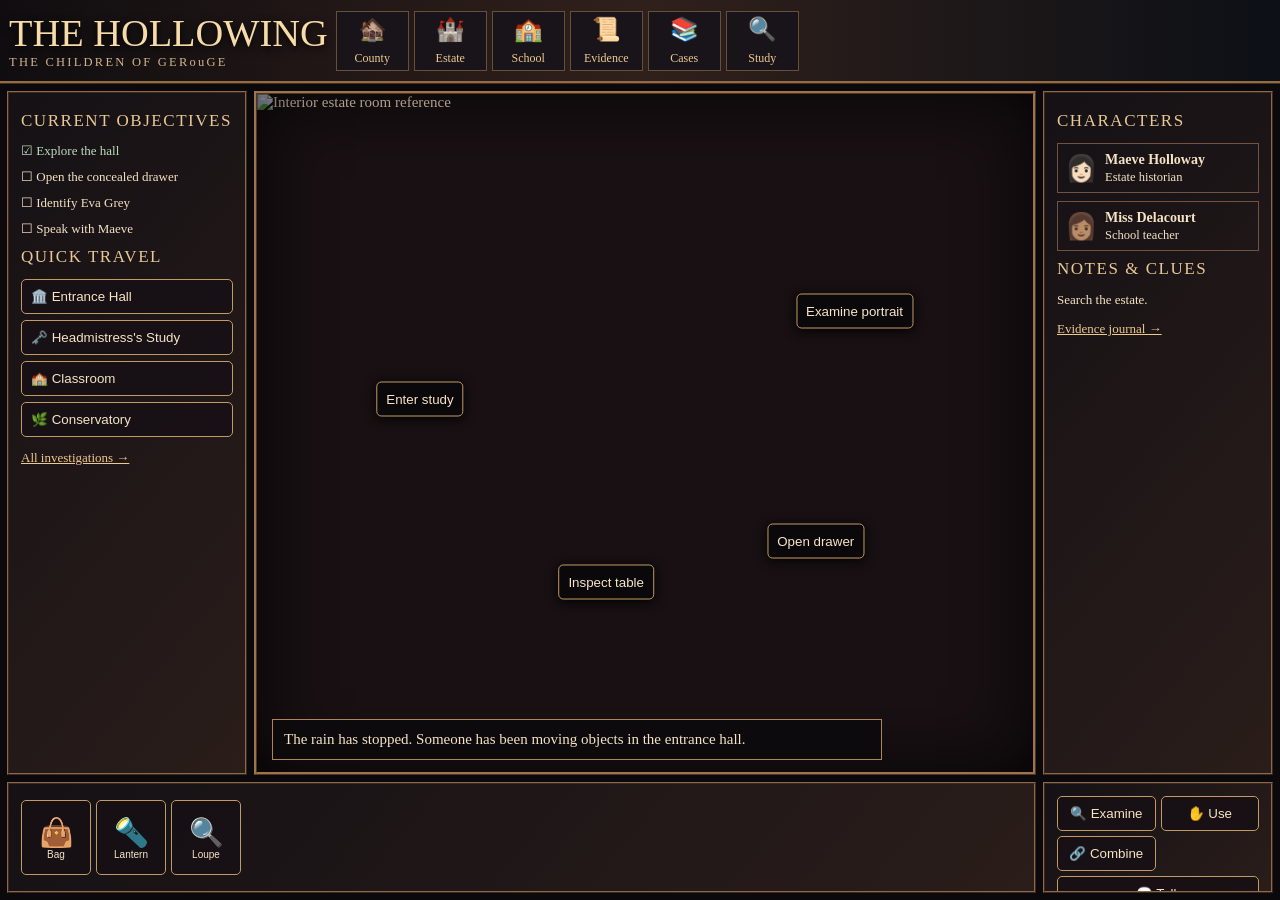
==== cinematic-hall.html @ 36741daa "Build consistent cinematic game-screen entrance hall with real object and inventory interactions" ====
<!doctype html><html lang="en"><head><meta charset="utf-8"><meta name="viewport" content="width=device-width,initial-scale=1"><title>The Hollowing — Cinematic Entrance Hall</title><style>
*{box-sizing:border-box}body{margin:0;background:#0b090c;color:#f4e3c5;font:15px Georgia,serif}button{cursor:pointer;color:#f6e4c5;background:#171014dc;border:1px solid #c19a64;padding:9px;border-radius:5px}button:focus-visible,button:hover{outline:2px solid #ffdf9d;background:#493324}a{color:#edc990}header{height:84px;display:flex;align-items:center;gap:8px;background:linear-gradient(90deg,#100d10,#30201b,#0c1016);border-bottom:3px ridge #956b43;padding:9px}h1{font-size:clamp(24px,3vw,39px);margin:0;font-weight:normal;color:#f7dca9;text-shadow:0 3px 9px #000}header small{display:block;letter-spacing:.18em;color:#d1b38c}.tabs{display:flex;flex:1;gap:5px;overflow-x:auto}.tabs a{display:grid;place-items:center;min-width:73px;min-height:60px;text-decoration:none;border:1px solid #65503a;background:#19141a;font:12px Georgia;text-align:center}.tabs a span{font-size:23px}.game{height:calc(100vh - 84px);min-height:640px;display:grid;grid-template-columns:240px minmax(0,1fr) 230px;grid-template-rows:minmax(0,1fr) 111px;gap:7px;padding:7px}.panel{overflow:auto;background:linear-gradient(130deg,#151115,#2a1d1a);border:2px ridge #8e6848;padding:12px}.panel h2{font-size:17px;letter-spacing:.09em;color:#e8c995;font-weight:normal;margin:6px 0 12px}.panel p,.panel label{font-size:13px}.objectives label{display:block;margin:10px 0}.travel{display:grid;gap:6px}.travel button{text-align:left}.scene{position:relative;overflow:hidden;background:#181013;border:3px ridge #9e754b}.scene img{width:100%;height:100%;object-fit:cover;display:block;filter:saturate(.95) contrast(1.05)}.scene:after{content:'';position:absolute;inset:0;box-shadow:inset 0 0 70px #000c;pointer-events:none}.hot{position:absolute;z-index:2;transform:translate(-50%,-50%);white-space:nowrap;background:#09080bd9;box-shadow:0 2px 12px black}.message{position:absolute;z-index:3;bottom:12px;left:15px;right:15px;background:#0d0a0de6;border:1px solid #ae8554;padding:11px;max-width:610px}.portrait{display:flex;gap:8px;align-items:center;border:1px solid #705342;margin-bottom:8px;padding:7px}.portrait b{font-size:14px}.portrait span{font-size:26px}.clue{border:1px solid #654630;margin:6px 0;padding:10px;font:13px system-ui}.inventory{grid-column:1 / 3;display:flex;align-items:center;gap:5px;overflow:auto}.slot{flex:0 0 70px;height:75px;font-size:28px}.slot small{font-size:10px;display:block}.actions{display:grid;grid-template-columns:repeat(2,1fr);gap:5px;align-content:start}.actions button:last-child{grid-column:1/3}.shade{position:fixed;inset:0;background:#060408d9;z-index:20;display:grid;place-items:center;padding:16px}.dialog{background:#211820;border:2px ridge #b18a58;border-radius:9px;max-width:570px;width:100%;padding:24px}.dialog h2{font-size:25px;color:#f2d2a2}.dialog button{margin:6px}.drawer{height:140px;background:repeating-linear-gradient(90deg,#694c30 0 22px,#392419 23px 28px);border:10px ridge #966b42;display:grid;place-items:center;margin:15px 0}.drawer.open{background:#2b211f}.progress{color:#bddebd}.bottomright{grid-column:3;grid-row:2}.topright{grid-column:3;grid-row:1}.left{grid-column:1;grid-row:1}.scene{grid-column:2;grid-row:1}@media(max-width:950px){.game{height:auto;display:grid;grid-template-columns:1fr;grid-template-rows:none}.left,.scene,.topright,.inventory,.bottomright{grid-column:1;grid-row:auto}.scene{height:60vw;min-height:380px}.panel{max-height:none}header{height:auto;flex-wrap:wrap}.tabs{order:2;width:100%}.inventory{min-height:105px}.hot{font-size:11px;white-space:normal}}
</style></head><body><header><div><h1>THE HOLLOWING</h1><small>THE CHILDREN OF GERouGE</small></div><nav class="tabs"><a href="./"><span>🏚️</span>County</a><a href="estate-exploration.html"><span>🏰</span>Estate</a><a href="plantation-day.html"><span>🏫</span>School</a><a href="evidence-after-dark.html"><span>📜</span>Evidence</a><a href="investigation-headquarters.html"><span>📚</span>Cases</a><a href="study-reimagined.html"><span>🔍</span>Study</a></nav></header><main class="game"><aside class="panel left"><h2>CURRENT OBJECTIVES</h2><div class="objectives" id="objectives"></div><h2>QUICK TRAVEL</h2><div class="travel"><button data-travel="hall">🏛️ Entrance Hall</button><button data-travel="study">🗝️ Headmistress's Study</button><button data-travel="school">🏫 Classroom</button><button data-travel="garden">🌿 Conservatory</button></div><p><a href="investigation-headquarters.html">All investigations →</a></p></aside><section class="scene"><img id="art" src="https://images.unsplash.com/photo-1600607687920-4e2a09cf159d?auto=format&fit=crop&w=1600&q=85" alt="Interior estate room reference" /><button class="hot" id="portrait" style="left:77%;top:32%">Examine portrait</button><button class="hot" id="drawer" style="left:72%;top:66%">Open drawer</button><button class="hot" id="table" style="left:45%;top:72%">Inspect table</button><button class="hot" id="door" style="left:21%;top:45%">Enter study</button><div class="message" id="message">The rain has stopped. Someone has been moving objects in the entrance hall.</div></section><aside class="panel topright"><h2>CHARACTERS</h2><div class="portrait"><span>👩🏻</span><div><b>Maeve Holloway</b><br><small>Estate historian</small></div></div><div class="portrait"><span>👩🏽</span><div><b>Miss Delacourt</b><br><small>School teacher</small></div></div><h2>NOTES & CLUES</h2><div id="clues"></div><p><a href="investigation-headquarters.html">Evidence journal →</a></p></aside><section class="panel inventory" id="inventory"></section><aside class="panel bottomright actions"><button id="examine">🔍 Examine</button><button id="use">✋ Use</button><button id="combine">🔗 Combine</button><button id="talk">💬 Talk</button></aside></main><div id="overlay"></div><script>
(()=>{'use strict';const KEY='hollowing-cinematic-hall-v1',DEFAULT={room:'hall',found:[],drawer:false,portrait:false,maeve:0,notes:[]};let s;try{s={...DEFAULT,...JSON.parse(localStorage.getItem(KEY)||'{}')}}catch{s={...DEFAULT}};s.found=s.found||[];s.notes=s.notes||[];const $=id=>document.getElementById(id),esc=x=>String(x).replace(/[&<>"']/g,c=>({'&':'&amp;','<':'&lt;','>':'&gt;','"':'&quot;',"'":'&#39;'}[c])),save=()=>localStorage.setItem(KEY,JSON.stringify(s));function msg(t){$('message').textContent=t}function gain(x){if(!s.found.includes(x))s.found.push(x);s.notes.unshift(x);save();render()}function popup(title,body,buttons){$('overlay').innerHTML='<div class="shade"><div class="dialog"><h2>'+esc(title)+'</h2><p>'+esc(body)+'</p><div class="drawer '+(s.drawer?'open':'')+'"><span>'+esc(title)+'</span></div>'+buttons.map((v,i)=>'<button data-choice="'+i+'">'+esc(v[0])+'</button>').join('')+'</div></div>';$('overlay').querySelectorAll('button').forEach(b=>b.onclick=()=>{const f=buttons[+b.dataset.choice][1];$('overlay').innerHTML='';f()})}
function drawer(){if(!s.drawer){popup('Latched drawer','A small brass catch prevents the drawer from opening.',[['Release latch',()=>{s.drawer=true;msg('You release the catch and slide the drawer open.');drawer()}],['Leave',render]]);return}popup('Open drawer','A key and a folded school note lie inside.',[['Take brass key',()=>{gain('Brass key');drawer()}],['Examine folded note',()=>{gain('School note');drawer()}],['Close',render]])}
function portrait(){popup('Family portrait','The gilt frame is loose; the backing can be removed.',[['Remove backing',()=>{s.portrait=true;gain('Eva Grey photograph');msg('The image contains an eighth girl: Eva Grey.') }],['Leave',render]])}
function travel(room){s.room=room;save();const dest={hall:'Entrance Hall',study:'Headmistress’s Study',school:'Classroom',garden:'Conservatory'};msg('You entered '+dest[room]+'. Use the navigation to investigate related playable chapters.');if(room==='study')location.href='study-reimagined.html';if(room==='school')location.href='plantation-day.html';if(room==='garden')location.href='estate-exploration.html';render()}
function talk(){popup('Maeve Holloway','“Do you know why the eighth child was never enrolled?”',[[s.portrait?'Show Eva’s photograph':'Ask about Eva',()=>{if(s.portrait){s.maeve++;gain('Maeve confirms Eva');msg('Maeve: Eva was the caretaker’s daughter. The records intentionally left her out.')}else msg('Maeve asks to see the missing portrait first.') }],['End conversation',render]])}
function render(){save();$('objectives').innerHTML=[['Explore the hall',true],['Open the concealed drawer',s.drawer],['Identify Eva Grey',s.portrait],['Speak with Maeve',s.maeve>0]].map(([name,ok])=>'<label class="'+(ok?'progress':'')+'">'+(ok?'☑':'☐')+' '+name+'</label>').join('');$('clues').innerHTML=s.notes.slice(0,5).map(x=>'<div class="clue">'+esc(x)+'</div>').join('')||'<p>Search the estate.</p>';$('inventory').innerHTML=['👜','🔦','🔍',...s.found.map(x=>x.includes('key')?'🗝️':x.includes('photograph')?'🖼️':'📜')].map((x,i)=>'<button class="slot">'+x+'<small>'+esc(i<3?['Bag','Lantern','Loupe'][i]:s.found[i-3])+'</small></button>').join('')}
$('drawer').onclick=drawer;$('portrait').onclick=portrait;$('table').onclick=()=>popup('Entrance table','Flowers and framed photographs stand beneath a chandelier.',[['Inspect vase',()=>{gain('Violet ribbon');msg('A ribbon marked M.A. is beneath the vase.')}],['Close',render]]);$('door').onclick=()=>travel('study');document.querySelectorAll('[data-travel]').forEach(b=>b.onclick=()=>travel(b.dataset.travel));$('talk').onclick=talk;$('examine').onclick=()=>msg('Select a visible object in the scene to examine it.');$('use').onclick=()=>msg('Use objects by selecting their matching scene interaction.');$('combine').onclick=()=>{if(s.found.includes('Brass key')&&s.found.includes('School note'))msg('The key number matches the seal stamped on the folded note.');else msg('Find the brass key and school note first.')};render()})();
</script></body></html>
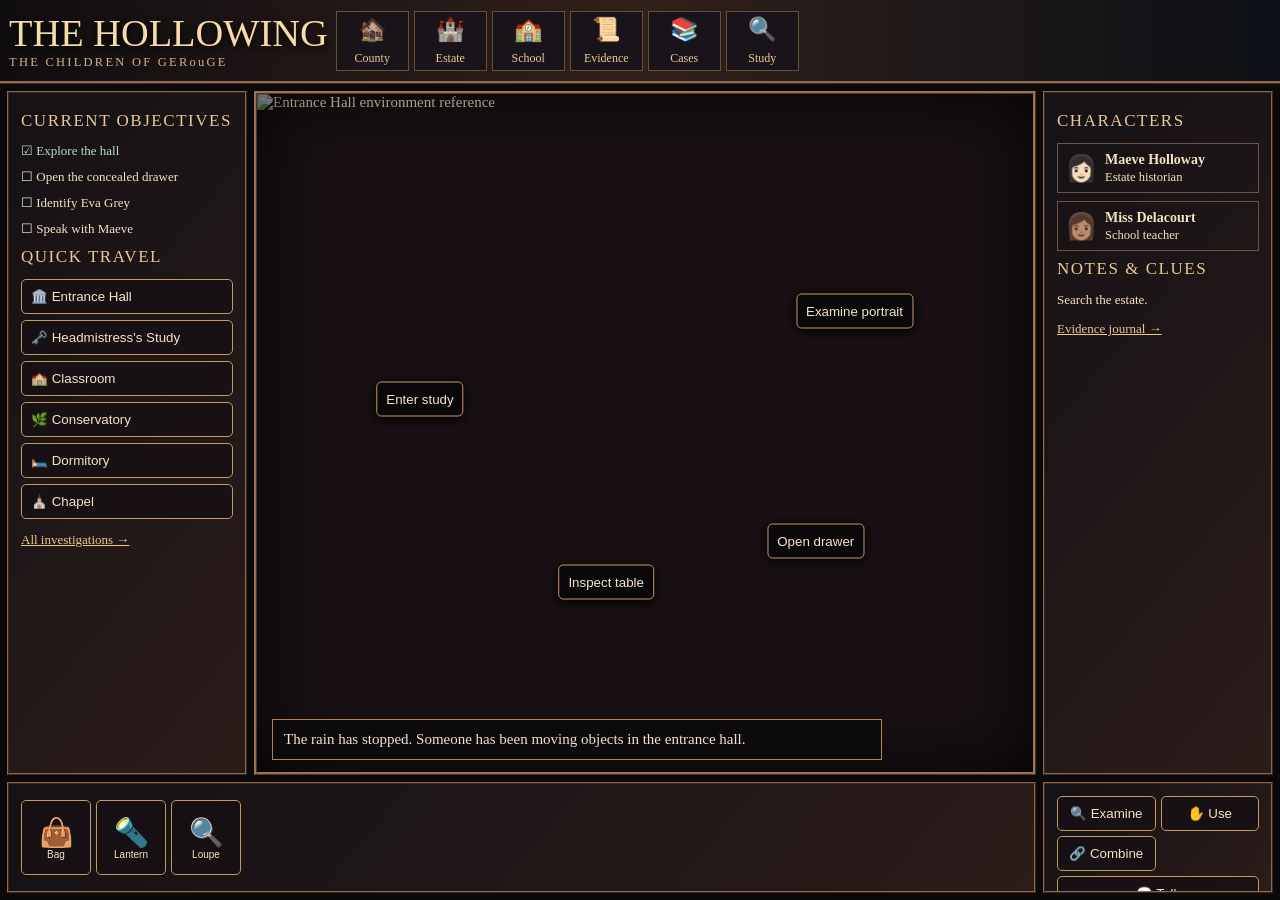
==== commit 0572c8e1: "Keep six estate rooms inside one consistent cinematic gameplay interface" ====
--- a/cinematic-hall.html
+++ b/cinematic-hall.html
@@ -1,11 +1,20 @@
 <!doctype html><html lang="en"><head><meta charset="utf-8"><meta name="viewport" content="width=device-width,initial-scale=1"><title>The Hollowing — Cinematic Entrance Hall</title><style>
 *{box-sizing:border-box}body{margin:0;background:#0b090c;color:#f4e3c5;font:15px Georgia,serif}button{cursor:pointer;color:#f6e4c5;background:#171014dc;border:1px solid #c19a64;padding:9px;border-radius:5px}button:focus-visible,button:hover{outline:2px solid #ffdf9d;background:#493324}a{color:#edc990}header{height:84px;display:flex;align-items:center;gap:8px;background:linear-gradient(90deg,#100d10,#30201b,#0c1016);border-bottom:3px ridge #956b43;padding:9px}h1{font-size:clamp(24px,3vw,39px);margin:0;font-weight:normal;color:#f7dca9;text-shadow:0 3px 9px #000}header small{display:block;letter-spacing:.18em;color:#d1b38c}.tabs{display:flex;flex:1;gap:5px;overflow-x:auto}.tabs a{display:grid;place-items:center;min-width:73px;min-height:60px;text-decoration:none;border:1px solid #65503a;background:#19141a;font:12px Georgia;text-align:center}.tabs a span{font-size:23px}.game{height:calc(100vh - 84px);min-height:640px;display:grid;grid-template-columns:240px minmax(0,1fr) 230px;grid-template-rows:minmax(0,1fr) 111px;gap:7px;padding:7px}.panel{overflow:auto;background:linear-gradient(130deg,#151115,#2a1d1a);border:2px ridge #8e6848;padding:12px}.panel h2{font-size:17px;letter-spacing:.09em;color:#e8c995;font-weight:normal;margin:6px 0 12px}.panel p,.panel label{font-size:13px}.objectives label{display:block;margin:10px 0}.travel{display:grid;gap:6px}.travel button{text-align:left}.scene{position:relative;overflow:hidden;background:#181013;border:3px ridge #9e754b}.scene img{width:100%;height:100%;object-fit:cover;display:block;filter:saturate(.95) contrast(1.05)}.scene:after{content:'';position:absolute;inset:0;box-shadow:inset 0 0 70px #000c;pointer-events:none}.hot{position:absolute;z-index:2;transform:translate(-50%,-50%);white-space:nowrap;background:#09080bd9;box-shadow:0 2px 12px black}.message{position:absolute;z-index:3;bottom:12px;left:15px;right:15px;background:#0d0a0de6;border:1px solid #ae8554;padding:11px;max-width:610px}.portrait{display:flex;gap:8px;align-items:center;border:1px solid #705342;margin-bottom:8px;padding:7px}.portrait b{font-size:14px}.portrait span{font-size:26px}.clue{border:1px solid #654630;margin:6px 0;padding:10px;font:13px system-ui}.inventory{grid-column:1 / 3;display:flex;align-items:center;gap:5px;overflow:auto}.slot{flex:0 0 70px;height:75px;font-size:28px}.slot small{font-size:10px;display:block}.actions{display:grid;grid-template-columns:repeat(2,1fr);gap:5px;align-content:start}.actions button:last-child{grid-column:1/3}.shade{position:fixed;inset:0;background:#060408d9;z-index:20;display:grid;place-items:center;padding:16px}.dialog{background:#211820;border:2px ridge #b18a58;border-radius:9px;max-width:570px;width:100%;padding:24px}.dialog h2{font-size:25px;color:#f2d2a2}.dialog button{margin:6px}.drawer{height:140px;background:repeating-linear-gradient(90deg,#694c30 0 22px,#392419 23px 28px);border:10px ridge #966b42;display:grid;place-items:center;margin:15px 0}.drawer.open{background:#2b211f}.progress{color:#bddebd}.bottomright{grid-column:3;grid-row:2}.topright{grid-column:3;grid-row:1}.left{grid-column:1;grid-row:1}.scene{grid-column:2;grid-row:1}@media(max-width:950px){.game{height:auto;display:grid;grid-template-columns:1fr;grid-template-rows:none}.left,.scene,.topright,.inventory,.bottomright{grid-column:1;grid-row:auto}.scene{height:60vw;min-height:380px}.panel{max-height:none}header{height:auto;flex-wrap:wrap}.tabs{order:2;width:100%}.inventory{min-height:105px}.hot{font-size:11px;white-space:normal}}
-</style></head><body><header><div><h1>THE HOLLOWING</h1><small>THE CHILDREN OF GERouGE</small></div><nav class="tabs"><a href="./"><span>🏚️</span>County</a><a href="estate-exploration.html"><span>🏰</span>Estate</a><a href="plantation-day.html"><span>🏫</span>School</a><a href="evidence-after-dark.html"><span>📜</span>Evidence</a><a href="investigation-headquarters.html"><span>📚</span>Cases</a><a href="study-reimagined.html"><span>🔍</span>Study</a></nav></header><main class="game"><aside class="panel left"><h2>CURRENT OBJECTIVES</h2><div class="objectives" id="objectives"></div><h2>QUICK TRAVEL</h2><div class="travel"><button data-travel="hall">🏛️ Entrance Hall</button><button data-travel="study">🗝️ Headmistress's Study</button><button data-travel="school">🏫 Classroom</button><button data-travel="garden">🌿 Conservatory</button></div><p><a href="investigation-headquarters.html">All investigations →</a></p></aside><section class="scene"><img id="art" src="https://images.unsplash.com/photo-1600607687920-4e2a09cf159d?auto=format&fit=crop&w=1600&q=85" alt="Interior estate room reference" /><button class="hot" id="portrait" style="left:77%;top:32%">Examine portrait</button><button class="hot" id="drawer" style="left:72%;top:66%">Open drawer</button><button class="hot" id="table" style="left:45%;top:72%">Inspect table</button><button class="hot" id="door" style="left:21%;top:45%">Enter study</button><div class="message" id="message">The rain has stopped. Someone has been moving objects in the entrance hall.</div></section><aside class="panel topright"><h2>CHARACTERS</h2><div class="portrait"><span>👩🏻</span><div><b>Maeve Holloway</b><br><small>Estate historian</small></div></div><div class="portrait"><span>👩🏽</span><div><b>Miss Delacourt</b><br><small>School teacher</small></div></div><h2>NOTES & CLUES</h2><div id="clues"></div><p><a href="investigation-headquarters.html">Evidence journal →</a></p></aside><section class="panel inventory" id="inventory"></section><aside class="panel bottomright actions"><button id="examine">🔍 Examine</button><button id="use">✋ Use</button><button id="combine">🔗 Combine</button><button id="talk">💬 Talk</button></aside></main><div id="overlay"></div><script>
+</style></head><body><header><div><h1>THE HOLLOWING</h1><small>THE CHILDREN OF GERouGE</small></div><nav class="tabs"><a href="./"><span>🏚️</span>County</a><a href="estate-exploration.html"><span>🏰</span>Estate</a><a href="plantation-day.html"><span>🏫</span>School</a><a href="evidence-after-dark.html"><span>📜</span>Evidence</a><a href="investigation-headquarters.html"><span>📚</span>Cases</a><a href="study-reimagined.html"><span>🔍</span>Study</a></nav></header><main class="game"><aside class="panel left"><h2>CURRENT OBJECTIVES</h2><div class="objectives" id="objectives"></div><h2>QUICK TRAVEL</h2><div class="travel"><button data-travel="hall">🏛️ Entrance Hall</button><button data-travel="study">🗝️ Headmistress's Study</button><button data-travel="school">🏫 Classroom</button><button data-travel="garden">🌿 Conservatory</button><button data-travel="dorm">🛏️ Dormitory</button><button data-travel="chapel">⛪ Chapel</button></div><p><a href="investigation-headquarters.html">All investigations →</a></p></aside><section class="scene"><img id="art" src="https://images.unsplash.com/photo-1600607687920-4e2a09cf159d?auto=format&fit=crop&w=1600&q=85" alt="Interior estate room reference" /><button class="hot" id="portrait" style="left:77%;top:32%">Examine portrait</button><button class="hot" id="drawer" style="left:72%;top:66%">Open drawer</button><button class="hot" id="table" style="left:45%;top:72%">Inspect table</button><button class="hot" id="door" style="left:21%;top:45%">Enter study</button><div class="message" id="message">The rain has stopped. Someone has been moving objects in the entrance hall.</div></section><aside class="panel topright"><h2>CHARACTERS</h2><div class="portrait"><span>👩🏻</span><div><b>Maeve Holloway</b><br><small>Estate historian</small></div></div><div class="portrait"><span>👩🏽</span><div><b>Miss Delacourt</b><br><small>School teacher</small></div></div><h2>NOTES & CLUES</h2><div id="clues"></div><p><a href="investigation-headquarters.html">Evidence journal →</a></p></aside><section class="panel inventory" id="inventory"></section><aside class="panel bottomright actions"><button id="examine">🔍 Examine</button><button id="use">✋ Use</button><button id="combine">🔗 Combine</button><button id="talk">💬 Talk</button></aside></main><div id="overlay"></div><script>
 (()=>{'use strict';const KEY='hollowing-cinematic-hall-v1',DEFAULT={room:'hall',found:[],drawer:false,portrait:false,maeve:0,notes:[]};let s;try{s={...DEFAULT,...JSON.parse(localStorage.getItem(KEY)||'{}')}}catch{s={...DEFAULT}};s.found=s.found||[];s.notes=s.notes||[];const $=id=>document.getElementById(id),esc=x=>String(x).replace(/[&<>"']/g,c=>({'&':'&amp;','<':'&lt;','>':'&gt;','"':'&quot;',"'":'&#39;'}[c])),save=()=>localStorage.setItem(KEY,JSON.stringify(s));function msg(t){$('message').textContent=t}function gain(x){if(!s.found.includes(x))s.found.push(x);s.notes.unshift(x);save();render()}function popup(title,body,buttons){$('overlay').innerHTML='<div class="shade"><div class="dialog"><h2>'+esc(title)+'</h2><p>'+esc(body)+'</p><div class="drawer '+(s.drawer?'open':'')+'"><span>'+esc(title)+'</span></div>'+buttons.map((v,i)=>'<button data-choice="'+i+'">'+esc(v[0])+'</button>').join('')+'</div></div>';$('overlay').querySelectorAll('button').forEach(b=>b.onclick=()=>{const f=buttons[+b.dataset.choice][1];$('overlay').innerHTML='';f()})}
 function drawer(){if(!s.drawer){popup('Latched drawer','A small brass catch prevents the drawer from opening.',[['Release latch',()=>{s.drawer=true;msg('You release the catch and slide the drawer open.');drawer()}],['Leave',render]]);return}popup('Open drawer','A key and a folded school note lie inside.',[['Take brass key',()=>{gain('Brass key');drawer()}],['Examine folded note',()=>{gain('School note');drawer()}],['Close',render]])}
 function portrait(){popup('Family portrait','The gilt frame is loose; the backing can be removed.',[['Remove backing',()=>{s.portrait=true;gain('Eva Grey photograph');msg('The image contains an eighth girl: Eva Grey.') }],['Leave',render]])}
-function travel(room){s.room=room;save();const dest={hall:'Entrance Hall',study:'Headmistress’s Study',school:'Classroom',garden:'Conservatory'};msg('You entered '+dest[room]+'. Use the navigation to investigate related playable chapters.');if(room==='study')location.href='study-reimagined.html';if(room==='school')location.href='plantation-day.html';if(room==='garden')location.href='estate-exploration.html';render()}
+const rooms={
+hall:{title:'Entrance Hall',image:'https://images.unsplash.com/photo-1600607687920-4e2a09cf159d?auto=format&fit=crop&w=1600&q=85',actions:[['Examine portrait',77,32,'portrait'],['Open drawer',72,66,'drawer'],['Inspect table',45,72,'table'],['Enter study',21,45,'study']]},
+study:{title:'Headmistress’s Study',image:'https://images.unsplash.com/photo-1600607687939-ce8a6c25118c?auto=format&fit=crop&w=1600&q=85',actions:[['Open desk',44,73,'desk'],['Read register',64,50,'register'],['Examine cabinet',22,38,'cabinet'],['Return to hall',18,75,'hall']]},
+school:{title:'Classroom',image:'https://images.unsplash.com/photo-1509062522246-3755977927d7?auto=format&fit=crop&w=1600&q=85',actions:[['Review attendance',47,37,'attendance'],['Prepare lesson',72,75,'lesson'],['Examine student map',34,72,'map'],['Return to hall',15,50,'hall']]},
+garden:{title:'Conservatory',image:'https://images.unsplash.com/photo-1416879595882-3373a0480b5b?auto=format&fit=crop&w=1600&q=85',actions:[['Inspect rose label',34,65,'rose'],['Prepare planting',64,76,'plant'],['Search greenhouse',73,34,'greenhouse'],['Return to hall',12,48,'hall']]},
+dorm:{title:'Dormitory',image:'https://images.unsplash.com/photo-1616594039964-ae9021a400a0?auto=format&fit=crop&w=1600&q=85',actions:[['Open bedside drawer',68,75,'bedside'],['Examine bedding',37,74,'bed'],['Read journal',75,35,'journal'],['Return to hall',12,48,'hall']]},
+chapel:{title:'Sealed Chapel',image:'https://images.unsplash.com/photo-1519491050282-cf00c82424b4?auto=format&fit=crop&w=1600&q=85',actions:[['Inspect inscription',51,42,'inscription'],['Examine altar',61,72,'altar'],['Search passage',80,47,'passage'],['Return to hall',14,55,'hall']]}
+};
+function travel(room){if(!rooms[room])return;s.room=room;save();render();msg('You entered the '+rooms[room].title+'. Search its objects here without leaving the cinematic interface.')}
+function sceneAction(type){if(rooms[type])return travel(type);if(type==='drawer'||type==='desk'||type==='bedside')return drawer();if(type==='portrait')return portrait();const findings={table:['Violet ribbon','A school ribbon marked M.A. rests beneath the flowers.'],register:['Altered register','Seven student names were omitted from the official register.'],cabinet:['Registrar stamp','The cabinet contains an old registrar stamp.'],attendance:['Attendance discrepancy','The class list differs from the official count by seven pupils.'],lesson:['Lesson plan','You prepare a map-reading lesson for the girls.'],map:['Escape route sketch','The student map marks a path toward the chapel.'],rose:['Eva Grey plant label','The label bears Eva Grey’s name.'],plant:['Prepared rose cutting','You prepare soil and plant a cutting in the memorial bed.'],greenhouse:['Fresh tool marks','Someone has recently entered the greenhouse.'],bed:['Stitched initials','M.A. has been stitched into the pillowcase.'],journal:['Mara Ash journal','Mara describes the eighth bell warning.'],inscription:['Chapel inscription','The stone reads: LET THEM BE NAMED.'],altar:['Chapel seal','A seal names the seven missing pupils.'],passage:['Service passage sketch','A hidden route connects the chapel to the old school.']};const info=findings[type];if(!info)return;popup(info[0],info[1],[['Collect evidence',()=>{gain(info[0]);msg(info[1])}],['Leave',render]])}
 function talk(){popup('Maeve Holloway','“Do you know why the eighth child was never enrolled?”',[[s.portrait?'Show Eva’s photograph':'Ask about Eva',()=>{if(s.portrait){s.maeve++;gain('Maeve confirms Eva');msg('Maeve: Eva was the caretaker’s daughter. The records intentionally left her out.')}else msg('Maeve asks to see the missing portrait first.') }],['End conversation',render]])}
-function render(){save();$('objectives').innerHTML=[['Explore the hall',true],['Open the concealed drawer',s.drawer],['Identify Eva Grey',s.portrait],['Speak with Maeve',s.maeve>0]].map(([name,ok])=>'<label class="'+(ok?'progress':'')+'">'+(ok?'☑':'☐')+' '+name+'</label>').join('');$('clues').innerHTML=s.notes.slice(0,5).map(x=>'<div class="clue">'+esc(x)+'</div>').join('')||'<p>Search the estate.</p>';$('inventory').innerHTML=['👜','🔦','🔍',...s.found.map(x=>x.includes('key')?'🗝️':x.includes('photograph')?'🖼️':'📜')].map((x,i)=>'<button class="slot">'+x+'<small>'+esc(i<3?['Bag','Lantern','Loupe'][i]:s.found[i-3])+'</small></button>').join('')}
-$('drawer').onclick=drawer;$('portrait').onclick=portrait;$('table').onclick=()=>popup('Entrance table','Flowers and framed photographs stand beneath a chandelier.',[['Inspect vase',()=>{gain('Violet ribbon');msg('A ribbon marked M.A. is beneath the vase.')}],['Close',render]]);$('door').onclick=()=>travel('study');document.querySelectorAll('[data-travel]').forEach(b=>b.onclick=()=>travel(b.dataset.travel));$('talk').onclick=talk;$('examine').onclick=()=>msg('Select a visible object in the scene to examine it.');$('use').onclick=()=>msg('Use objects by selecting their matching scene interaction.');$('combine').onclick=()=>{if(s.found.includes('Brass key')&&s.found.includes('School note'))msg('The key number matches the seal stamped on the folded note.');else msg('Find the brass key and school note first.')};render()})();
+function render(){save();const rm=rooms[s.room]||rooms.hall;$('art').src=rm.image;$('art').alt=rm.title+' environment reference';document.querySelector('.scene').querySelectorAll('.hot').forEach(b=>b.remove());rm.actions.forEach((a,i)=>{const b=document.createElement('button');b.className='hot';b.style.left=a[1]+'%';b.style.top=a[2]+'%';b.textContent=a[0];b.setAttribute('aria-label',a[0]);b.onclick=()=>sceneAction(a[3]);document.querySelector('.scene').appendChild(b)});$('objectives').innerHTML=[['Explore the hall',true],['Open the concealed drawer',s.drawer],['Identify Eva Grey',s.portrait],['Speak with Maeve',s.maeve>0]].map(([name,ok])=>'<label class="'+(ok?'progress':'')+'">'+(ok?'☑':'☐')+' '+name+'</label>').join('');$('clues').innerHTML=s.notes.slice(0,5).map(x=>'<div class="clue">'+esc(x)+'</div>').join('')||'<p>Search the estate.</p>';$('inventory').innerHTML=['👜','🔦','🔍',...s.found.map(x=>x.includes('key')?'🗝️':x.includes('photograph')?'🖼️':'📜')].map((x,i)=>'<button class="slot">'+x+'<small>'+esc(i<3?['Bag','Lantern','Loupe'][i]:s.found[i-3])+'</small></button>').join('')}
+document.querySelectorAll('[data-travel]').forEach(b=>b.onclick=()=>travel(b.dataset.travel));$('talk').onclick=talk;$('examine').onclick=()=>msg('Choose a room object to examine it.');$('use').onclick=()=>msg('Use evidence by examining the matching scene object.');$('combine').onclick=()=>msg(s.found.length>1?'Compare the recovered objects in your clues panel.':'Find more evidence first.');render()})();
 </script></body></html>
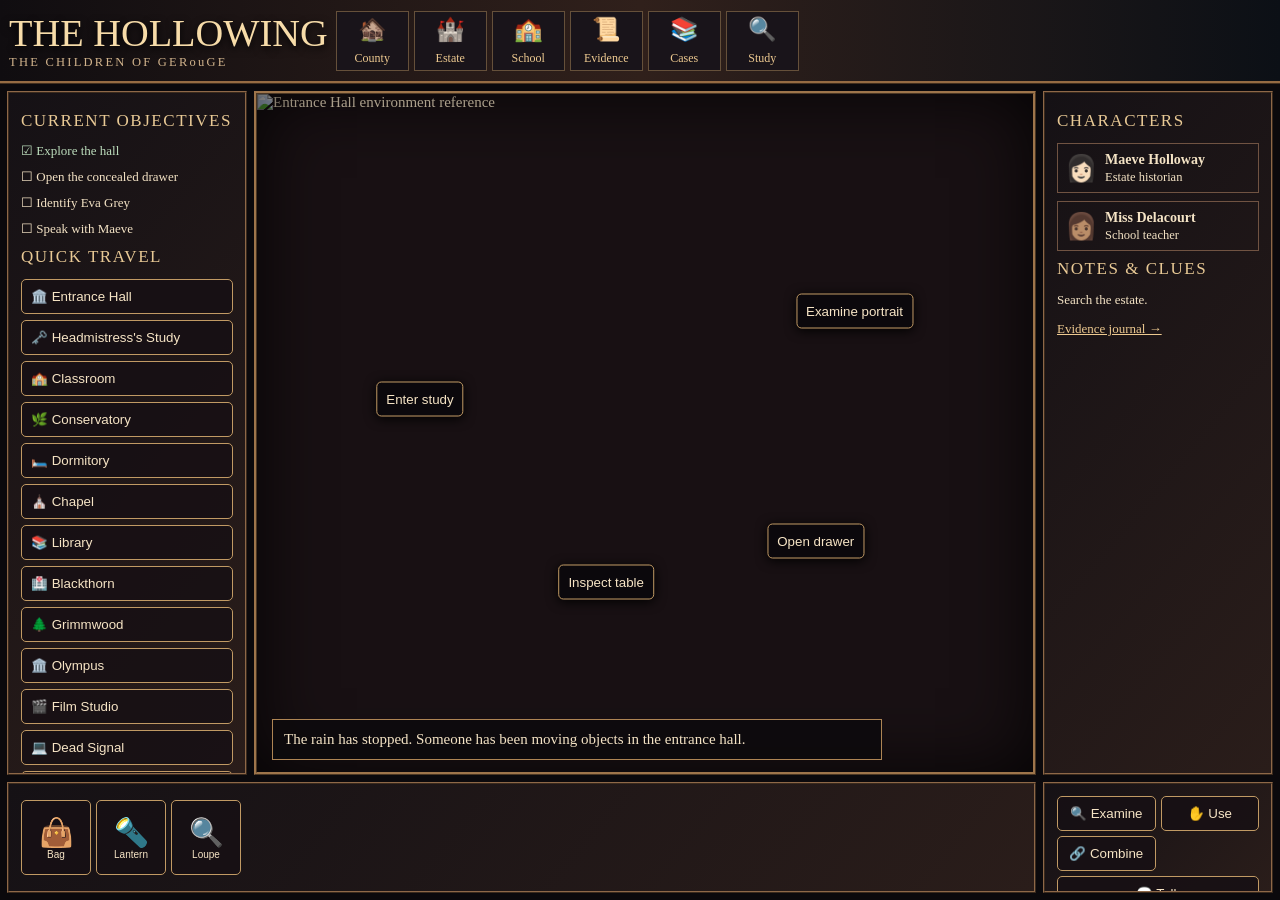
==== commit e71bf3b1: "Expand unified cinematic estate interface to seven mystery locations and recreation areas" ====
--- a/cinematic-hall.html
+++ b/cinematic-hall.html
@@ -1,6 +1,6 @@
 <!doctype html><html lang="en"><head><meta charset="utf-8"><meta name="viewport" content="width=device-width,initial-scale=1"><title>The Hollowing — Cinematic Entrance Hall</title><style>
 *{box-sizing:border-box}body{margin:0;background:#0b090c;color:#f4e3c5;font:15px Georgia,serif}button{cursor:pointer;color:#f6e4c5;background:#171014dc;border:1px solid #c19a64;padding:9px;border-radius:5px}button:focus-visible,button:hover{outline:2px solid #ffdf9d;background:#493324}a{color:#edc990}header{height:84px;display:flex;align-items:center;gap:8px;background:linear-gradient(90deg,#100d10,#30201b,#0c1016);border-bottom:3px ridge #956b43;padding:9px}h1{font-size:clamp(24px,3vw,39px);margin:0;font-weight:normal;color:#f7dca9;text-shadow:0 3px 9px #000}header small{display:block;letter-spacing:.18em;color:#d1b38c}.tabs{display:flex;flex:1;gap:5px;overflow-x:auto}.tabs a{display:grid;place-items:center;min-width:73px;min-height:60px;text-decoration:none;border:1px solid #65503a;background:#19141a;font:12px Georgia;text-align:center}.tabs a span{font-size:23px}.game{height:calc(100vh - 84px);min-height:640px;display:grid;grid-template-columns:240px minmax(0,1fr) 230px;grid-template-rows:minmax(0,1fr) 111px;gap:7px;padding:7px}.panel{overflow:auto;background:linear-gradient(130deg,#151115,#2a1d1a);border:2px ridge #8e6848;padding:12px}.panel h2{font-size:17px;letter-spacing:.09em;color:#e8c995;font-weight:normal;margin:6px 0 12px}.panel p,.panel label{font-size:13px}.objectives label{display:block;margin:10px 0}.travel{display:grid;gap:6px}.travel button{text-align:left}.scene{position:relative;overflow:hidden;background:#181013;border:3px ridge #9e754b}.scene img{width:100%;height:100%;object-fit:cover;display:block;filter:saturate(.95) contrast(1.05)}.scene:after{content:'';position:absolute;inset:0;box-shadow:inset 0 0 70px #000c;pointer-events:none}.hot{position:absolute;z-index:2;transform:translate(-50%,-50%);white-space:nowrap;background:#09080bd9;box-shadow:0 2px 12px black}.message{position:absolute;z-index:3;bottom:12px;left:15px;right:15px;background:#0d0a0de6;border:1px solid #ae8554;padding:11px;max-width:610px}.portrait{display:flex;gap:8px;align-items:center;border:1px solid #705342;margin-bottom:8px;padding:7px}.portrait b{font-size:14px}.portrait span{font-size:26px}.clue{border:1px solid #654630;margin:6px 0;padding:10px;font:13px system-ui}.inventory{grid-column:1 / 3;display:flex;align-items:center;gap:5px;overflow:auto}.slot{flex:0 0 70px;height:75px;font-size:28px}.slot small{font-size:10px;display:block}.actions{display:grid;grid-template-columns:repeat(2,1fr);gap:5px;align-content:start}.actions button:last-child{grid-column:1/3}.shade{position:fixed;inset:0;background:#060408d9;z-index:20;display:grid;place-items:center;padding:16px}.dialog{background:#211820;border:2px ridge #b18a58;border-radius:9px;max-width:570px;width:100%;padding:24px}.dialog h2{font-size:25px;color:#f2d2a2}.dialog button{margin:6px}.drawer{height:140px;background:repeating-linear-gradient(90deg,#694c30 0 22px,#392419 23px 28px);border:10px ridge #966b42;display:grid;place-items:center;margin:15px 0}.drawer.open{background:#2b211f}.progress{color:#bddebd}.bottomright{grid-column:3;grid-row:2}.topright{grid-column:3;grid-row:1}.left{grid-column:1;grid-row:1}.scene{grid-column:2;grid-row:1}@media(max-width:950px){.game{height:auto;display:grid;grid-template-columns:1fr;grid-template-rows:none}.left,.scene,.topright,.inventory,.bottomright{grid-column:1;grid-row:auto}.scene{height:60vw;min-height:380px}.panel{max-height:none}header{height:auto;flex-wrap:wrap}.tabs{order:2;width:100%}.inventory{min-height:105px}.hot{font-size:11px;white-space:normal}}
-</style></head><body><header><div><h1>THE HOLLOWING</h1><small>THE CHILDREN OF GERouGE</small></div><nav class="tabs"><a href="./"><span>🏚️</span>County</a><a href="estate-exploration.html"><span>🏰</span>Estate</a><a href="plantation-day.html"><span>🏫</span>School</a><a href="evidence-after-dark.html"><span>📜</span>Evidence</a><a href="investigation-headquarters.html"><span>📚</span>Cases</a><a href="study-reimagined.html"><span>🔍</span>Study</a></nav></header><main class="game"><aside class="panel left"><h2>CURRENT OBJECTIVES</h2><div class="objectives" id="objectives"></div><h2>QUICK TRAVEL</h2><div class="travel"><button data-travel="hall">🏛️ Entrance Hall</button><button data-travel="study">🗝️ Headmistress's Study</button><button data-travel="school">🏫 Classroom</button><button data-travel="garden">🌿 Conservatory</button><button data-travel="dorm">🛏️ Dormitory</button><button data-travel="chapel">⛪ Chapel</button></div><p><a href="investigation-headquarters.html">All investigations →</a></p></aside><section class="scene"><img id="art" src="https://images.unsplash.com/photo-1600607687920-4e2a09cf159d?auto=format&fit=crop&w=1600&q=85" alt="Interior estate room reference" /><button class="hot" id="portrait" style="left:77%;top:32%">Examine portrait</button><button class="hot" id="drawer" style="left:72%;top:66%">Open drawer</button><button class="hot" id="table" style="left:45%;top:72%">Inspect table</button><button class="hot" id="door" style="left:21%;top:45%">Enter study</button><div class="message" id="message">The rain has stopped. Someone has been moving objects in the entrance hall.</div></section><aside class="panel topright"><h2>CHARACTERS</h2><div class="portrait"><span>👩🏻</span><div><b>Maeve Holloway</b><br><small>Estate historian</small></div></div><div class="portrait"><span>👩🏽</span><div><b>Miss Delacourt</b><br><small>School teacher</small></div></div><h2>NOTES & CLUES</h2><div id="clues"></div><p><a href="investigation-headquarters.html">Evidence journal →</a></p></aside><section class="panel inventory" id="inventory"></section><aside class="panel bottomright actions"><button id="examine">🔍 Examine</button><button id="use">✋ Use</button><button id="combine">🔗 Combine</button><button id="talk">💬 Talk</button></aside></main><div id="overlay"></div><script>
+</style></head><body><header><div><h1>THE HOLLOWING</h1><small>THE CHILDREN OF GERouGE</small></div><nav class="tabs"><a href="./"><span>🏚️</span>County</a><a href="estate-exploration.html"><span>🏰</span>Estate</a><a href="plantation-day.html"><span>🏫</span>School</a><a href="evidence-after-dark.html"><span>📜</span>Evidence</a><a href="investigation-headquarters.html"><span>📚</span>Cases</a><a href="study-reimagined.html"><span>🔍</span>Study</a></nav></header><main class="game"><aside class="panel left"><h2>CURRENT OBJECTIVES</h2><div class="objectives" id="objectives"></div><h2>QUICK TRAVEL</h2><div class="travel"><button data-travel="hall">🏛️ Entrance Hall</button><button data-travel="study">🗝️ Headmistress's Study</button><button data-travel="school">🏫 Classroom</button><button data-travel="garden">🌿 Conservatory</button><button data-travel="dorm">🛏️ Dormitory</button><button data-travel="chapel">⛪ Chapel</button><button data-travel="library">📚 Library</button><button data-travel="asylum">🏥 Blackthorn</button><button data-travel="grimm">🌲 Grimmwood</button><button data-travel="olympus">🏛️ Olympus</button><button data-travel="studio">🎬 Film Studio</button><button data-travel="signal">💻 Dead Signal</button><button data-travel="park">🎡 Park</button><button data-travel="sanctuary">🐻 Bear Sanctuary</button></div><p><a href="investigation-headquarters.html">All investigations →</a></p></aside><section class="scene"><img id="art" src="https://images.unsplash.com/photo-1600607687920-4e2a09cf159d?auto=format&fit=crop&w=1600&q=85" alt="Interior estate room reference" /><button class="hot" id="portrait" style="left:77%;top:32%">Examine portrait</button><button class="hot" id="drawer" style="left:72%;top:66%">Open drawer</button><button class="hot" id="table" style="left:45%;top:72%">Inspect table</button><button class="hot" id="door" style="left:21%;top:45%">Enter study</button><div class="message" id="message">The rain has stopped. Someone has been moving objects in the entrance hall.</div></section><aside class="panel topright"><h2>CHARACTERS</h2><div class="portrait"><span>👩🏻</span><div><b>Maeve Holloway</b><br><small>Estate historian</small></div></div><div class="portrait"><span>👩🏽</span><div><b>Miss Delacourt</b><br><small>School teacher</small></div></div><h2>NOTES & CLUES</h2><div id="clues"></div><p><a href="investigation-headquarters.html">Evidence journal →</a></p></aside><section class="panel inventory" id="inventory"></section><aside class="panel bottomright actions"><button id="examine">🔍 Examine</button><button id="use">✋ Use</button><button id="combine">🔗 Combine</button><button id="talk">💬 Talk</button></aside></main><div id="overlay"></div><script>
 (()=>{'use strict';const KEY='hollowing-cinematic-hall-v1',DEFAULT={room:'hall',found:[],drawer:false,portrait:false,maeve:0,notes:[]};let s;try{s={...DEFAULT,...JSON.parse(localStorage.getItem(KEY)||'{}')}}catch{s={...DEFAULT}};s.found=s.found||[];s.notes=s.notes||[];const $=id=>document.getElementById(id),esc=x=>String(x).replace(/[&<>"']/g,c=>({'&':'&amp;','<':'&lt;','>':'&gt;','"':'&quot;',"'":'&#39;'}[c])),save=()=>localStorage.setItem(KEY,JSON.stringify(s));function msg(t){$('message').textContent=t}function gain(x){if(!s.found.includes(x))s.found.push(x);s.notes.unshift(x);save();render()}function popup(title,body,buttons){$('overlay').innerHTML='<div class="shade"><div class="dialog"><h2>'+esc(title)+'</h2><p>'+esc(body)+'</p><div class="drawer '+(s.drawer?'open':'')+'"><span>'+esc(title)+'</span></div>'+buttons.map((v,i)=>'<button data-choice="'+i+'">'+esc(v[0])+'</button>').join('')+'</div></div>';$('overlay').querySelectorAll('button').forEach(b=>b.onclick=()=>{const f=buttons[+b.dataset.choice][1];$('overlay').innerHTML='';f()})}
 function drawer(){if(!s.drawer){popup('Latched drawer','A small brass catch prevents the drawer from opening.',[['Release latch',()=>{s.drawer=true;msg('You release the catch and slide the drawer open.');drawer()}],['Leave',render]]);return}popup('Open drawer','A key and a folded school note lie inside.',[['Take brass key',()=>{gain('Brass key');drawer()}],['Examine folded note',()=>{gain('School note');drawer()}],['Close',render]])}
 function portrait(){popup('Family portrait','The gilt frame is loose; the backing can be removed.',[['Remove backing',()=>{s.portrait=true;gain('Eva Grey photograph');msg('The image contains an eighth girl: Eva Grey.') }],['Leave',render]])}
@@ -11,9 +11,17 @@
 garden:{title:'Conservatory',image:'https://images.unsplash.com/photo-1416879595882-3373a0480b5b?auto=format&fit=crop&w=1600&q=85',actions:[['Inspect rose label',34,65,'rose'],['Prepare planting',64,76,'plant'],['Search greenhouse',73,34,'greenhouse'],['Return to hall',12,48,'hall']]},
 dorm:{title:'Dormitory',image:'https://images.unsplash.com/photo-1616594039964-ae9021a400a0?auto=format&fit=crop&w=1600&q=85',actions:[['Open bedside drawer',68,75,'bedside'],['Examine bedding',37,74,'bed'],['Read journal',75,35,'journal'],['Return to hall',12,48,'hall']]},
 chapel:{title:'Sealed Chapel',image:'https://images.unsplash.com/photo-1519491050282-cf00c82424b4?auto=format&fit=crop&w=1600&q=85',actions:[['Inspect inscription',51,42,'inscription'],['Examine altar',61,72,'altar'],['Search passage',80,47,'passage'],['Return to hall',14,55,'hall']]}
+,library:{title:'The Cryptic Library',image:'https://images.unsplash.com/photo-1507842217343-583bb7270b66?auto=format&fit=crop&w=1600&q=85',actions:[['Search index',25,48,'index'],['Read ledger',65,67,'ledger'],['Open bookcase',81,43,'bookcase'],['Return to hall',12,78,'hall']]},
+asylum:{title:'Blackthorn Asylum',image:'https://images.unsplash.com/photo-1519491050282-cf00c82424b4?auto=format&fit=crop&w=1600&q=85',actions:[['Examine ward files',30,57,'ward'],['Inspect corridor',70,49,'corridor'],['Read transfer note',53,79,'transfer'],['Return to hall',13,78,'hall']]},
+grimm:{title:'Grimmwood Escape Trail',image:'https://images.unsplash.com/photo-1448375240586-882707db888b?auto=format&fit=crop&w=1600&q=85',actions:[['Inspect ribbon',24,49,'ribbon'],['Study tracks',59,80,'tracks'],['Find route',77,45,'route'],['Return to hall',12,77,'hall']]},
+olympus:{title:'Olympus Antiquities Vault',image:'https://images.unsplash.com/photo-1603569283847-aa295f0d016a?auto=format&fit=crop&w=1600&q=85',actions:[['Inspect tablet',34,58,'tablet'],['Check provenance',67,71,'provenance'],['Solve labyrinth',78,31,'labyrinth'],['Return to hall',11,77,'hall']]},
+studio:{title:'The Last Midnight Studio',image:'https://images.unsplash.com/photo-1489599849927-2ee91cede3ba?auto=format&fit=crop&w=1600&q=85',actions:[['Inspect film',32,52,'film'],['Examine stage prop',70,65,'prop'],['Check reel',78,35,'reel'],['Return to hall',12,76,'hall']]},
+signal:{title:'Dead Signal Laboratory',image:'https://images.unsplash.com/photo-1518770660439-4636190af475?auto=format&fit=crop&w=1600&q=85',actions:[['Inspect log',35,45,'log'],['Check terminal',66,63,'terminal'],['Examine archive',78,29,'archive'],['Return to hall',12,77,'hall']]},
+park:{title:'Merryweather Park',image:'https://images.unsplash.com/photo-1470225620780-dba8ba36b745?auto=format&fit=crop&w=1600&q=85',actions:[['Inspect ticket',38,57,'ticket'],['Check old poster',75,39,'poster'],['Look for tracks',64,79,'parktracks'],['Return to hall',12,78,'hall']]},
+sanctuary:{title:'Blackpine Bear Sanctuary',image:'https://images.unsplash.com/photo-1568162603664-fcd658421851?auto=format&fit=crop&w=1600&q=85',actions:[['Inspect trail camera',33,50,'camera'],['Check habitat log',66,67,'habitat'],['Examine gate',78,30,'gate'],['Return to hall',12,77,'hall']]}
 };
 function travel(room){if(!rooms[room])return;s.room=room;save();render();msg('You entered the '+rooms[room].title+'. Search its objects here without leaving the cinematic interface.')}
-function sceneAction(type){if(rooms[type])return travel(type);if(type==='drawer'||type==='desk'||type==='bedside')return drawer();if(type==='portrait')return portrait();const findings={table:['Violet ribbon','A school ribbon marked M.A. rests beneath the flowers.'],register:['Altered register','Seven student names were omitted from the official register.'],cabinet:['Registrar stamp','The cabinet contains an old registrar stamp.'],attendance:['Attendance discrepancy','The class list differs from the official count by seven pupils.'],lesson:['Lesson plan','You prepare a map-reading lesson for the girls.'],map:['Escape route sketch','The student map marks a path toward the chapel.'],rose:['Eva Grey plant label','The label bears Eva Grey’s name.'],plant:['Prepared rose cutting','You prepare soil and plant a cutting in the memorial bed.'],greenhouse:['Fresh tool marks','Someone has recently entered the greenhouse.'],bed:['Stitched initials','M.A. has been stitched into the pillowcase.'],journal:['Mara Ash journal','Mara describes the eighth bell warning.'],inscription:['Chapel inscription','The stone reads: LET THEM BE NAMED.'],altar:['Chapel seal','A seal names the seven missing pupils.'],passage:['Service passage sketch','A hidden route connects the chapel to the old school.']};const info=findings[type];if(!info)return;popup(info[0],info[1],[['Collect evidence',()=>{gain(info[0]);msg(info[1])}],['Leave',render]])}
+function sceneAction(type){if(rooms[type])return travel(type);if(type==='drawer'||type==='desk'||type==='bedside')return drawer();if(type==='portrait')return portrait();const findings={table:['Violet ribbon','A school ribbon marked M.A. rests beneath the flowers.'],register:['Altered register','Seven student names were omitted from the official register.'],cabinet:['Registrar stamp','The cabinet contains an old registrar stamp.'],attendance:['Attendance discrepancy','The class list differs from the official count by seven pupils.'],lesson:['Lesson plan','You prepare a map-reading lesson for the girls.'],map:['Escape route sketch','The student map marks a path toward the chapel.'],rose:['Eva Grey plant label','The label bears Eva Grey’s name.'],plant:['Prepared rose cutting','You prepare soil and plant a cutting in the memorial bed.'],greenhouse:['Fresh tool marks','Someone has recently entered the greenhouse.'],bed:['Stitched initials','M.A. has been stitched into the pillowcase.'],journal:['Mara Ash journal','Mara describes the eighth bell warning.'],inscription:['Chapel inscription','The stone reads: LET THEM BE NAMED.'],altar:['Chapel seal','A seal names the seven missing pupils.'],passage:['Service passage sketch','A hidden route connects the chapel to the old school.']};const extra={index:['Missing archive index','A catalog number was removed from the Gerouge school register.'],ledger:['Library transfer ledger','The records were dispersed among seven county archives.'],bookcase:['Hidden library page','A name was concealed inside the book binding.'],ward:['Ward thirteen file','An identity was altered in the institutional register.'],corridor:['Service corridor plan','A passage links the records wing to an older entrance.'],transfer:['Blackthorn transfer note','Four recorded transfers still leave three girls unaccounted for.'],ribbon:['Red escape ribbon','The fabric matches a ribbon recorded near the mill.'],tracks:['Old carriage tracks','The tracks lead away from the official bridge route.'],route:['Grimmwood route sketch','The escape route had been obstructed before the girls arrived.'],tablet:['Labyrinth tablet','A classical symbol marks a hidden modern passage.'],provenance:['Altered provenance','The antiquities record contains an incorrect estate date.'],labyrinth:['Ariadne route note','A coded path references the tower.'],film:['Damaged documentary reel','An interview appears in an edited reel.'],prop:['Copied estate key','A stage prop conceals a reproduction of a real key.'],reel:['Film splice record','A scene was removed after the original screening.'],log:['Injected 1896 timestamp','The impossible date was inserted into a modern system log.'],terminal:['Control terminal note','A restricted archive accessed the estate reconstruction.'],archive:['Digital copy mismatch','The historical scan differs from its stored original.'],ticket:['Midnight carnival ticket','A ticket was issued after the park had closed.'],poster:['Festival poster','A photograph shows the plantation tower behind the rides.'],parktracks:['Recent wheel tracks','A vehicle entered the closed park after dark.'],camera:['Trail camera image','A visitor crossed the sanctuary access road.'],habitat:['Bear habitat log','The sanctuary log shows an unexplained nighttime visit.'],gate:['Sanctuary gate mark','Fresh tool marks appear near a locked maintenance gate.']};Object.assign(findings,extra);const info=findings[type];if(!info)return;popup(info[0],info[1],[['Collect evidence',()=>{gain(info[0]);msg(info[1])}],['Leave',render]])}
 function talk(){popup('Maeve Holloway','“Do you know why the eighth child was never enrolled?”',[[s.portrait?'Show Eva’s photograph':'Ask about Eva',()=>{if(s.portrait){s.maeve++;gain('Maeve confirms Eva');msg('Maeve: Eva was the caretaker’s daughter. The records intentionally left her out.')}else msg('Maeve asks to see the missing portrait first.') }],['End conversation',render]])}
 function render(){save();const rm=rooms[s.room]||rooms.hall;$('art').src=rm.image;$('art').alt=rm.title+' environment reference';document.querySelector('.scene').querySelectorAll('.hot').forEach(b=>b.remove());rm.actions.forEach((a,i)=>{const b=document.createElement('button');b.className='hot';b.style.left=a[1]+'%';b.style.top=a[2]+'%';b.textContent=a[0];b.setAttribute('aria-label',a[0]);b.onclick=()=>sceneAction(a[3]);document.querySelector('.scene').appendChild(b)});$('objectives').innerHTML=[['Explore the hall',true],['Open the concealed drawer',s.drawer],['Identify Eva Grey',s.portrait],['Speak with Maeve',s.maeve>0]].map(([name,ok])=>'<label class="'+(ok?'progress':'')+'">'+(ok?'☑':'☐')+' '+name+'</label>').join('');$('clues').innerHTML=s.notes.slice(0,5).map(x=>'<div class="clue">'+esc(x)+'</div>').join('')||'<p>Search the estate.</p>';$('inventory').innerHTML=['👜','🔦','🔍',...s.found.map(x=>x.includes('key')?'🗝️':x.includes('photograph')?'🖼️':'📜')].map((x,i)=>'<button class="slot">'+x+'<small>'+esc(i<3?['Bag','Lantern','Loupe'][i]:s.found[i-3])+'</small></button>').join('')}
 document.querySelectorAll('[data-travel]').forEach(b=>b.onclick=()=>travel(b.dataset.travel));$('talk').onclick=talk;$('examine').onclick=()=>msg('Choose a room object to examine it.');$('use').onclick=()=>msg('Use evidence by examining the matching scene object.');$('combine').onclick=()=>msg(s.found.length>1?'Compare the recovered objects in your clues panel.':'Find more evidence first.');render()})();
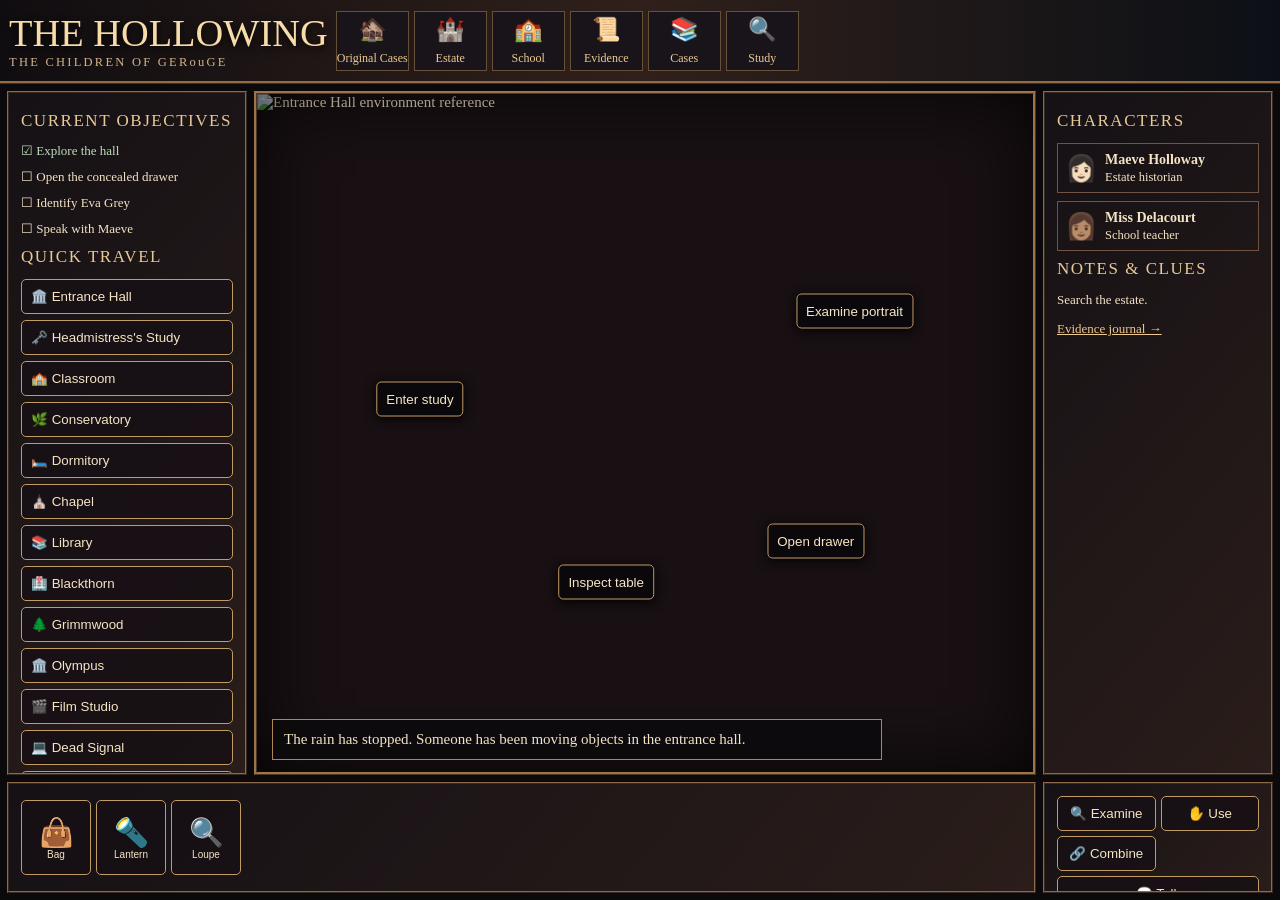
==== commit d825e053: "Preserve original case archive link without looping to game entrance" ====
--- a/cinematic-hall.html
+++ b/cinematic-hall.html
@@ -1,6 +1,6 @@
 <!doctype html><html lang="en"><head><meta charset="utf-8"><meta name="viewport" content="width=device-width,initial-scale=1"><title>The Hollowing — Cinematic Entrance Hall</title><style>
 *{box-sizing:border-box}body{margin:0;background:#0b090c;color:#f4e3c5;font:15px Georgia,serif}button{cursor:pointer;color:#f6e4c5;background:#171014dc;border:1px solid #c19a64;padding:9px;border-radius:5px}button:focus-visible,button:hover{outline:2px solid #ffdf9d;background:#493324}a{color:#edc990}header{height:84px;display:flex;align-items:center;gap:8px;background:linear-gradient(90deg,#100d10,#30201b,#0c1016);border-bottom:3px ridge #956b43;padding:9px}h1{font-size:clamp(24px,3vw,39px);margin:0;font-weight:normal;color:#f7dca9;text-shadow:0 3px 9px #000}header small{display:block;letter-spacing:.18em;color:#d1b38c}.tabs{display:flex;flex:1;gap:5px;overflow-x:auto}.tabs a{display:grid;place-items:center;min-width:73px;min-height:60px;text-decoration:none;border:1px solid #65503a;background:#19141a;font:12px Georgia;text-align:center}.tabs a span{font-size:23px}.game{height:calc(100vh - 84px);min-height:640px;display:grid;grid-template-columns:240px minmax(0,1fr) 230px;grid-template-rows:minmax(0,1fr) 111px;gap:7px;padding:7px}.panel{overflow:auto;background:linear-gradient(130deg,#151115,#2a1d1a);border:2px ridge #8e6848;padding:12px}.panel h2{font-size:17px;letter-spacing:.09em;color:#e8c995;font-weight:normal;margin:6px 0 12px}.panel p,.panel label{font-size:13px}.objectives label{display:block;margin:10px 0}.travel{display:grid;gap:6px}.travel button{text-align:left}.scene{position:relative;overflow:hidden;background:#181013;border:3px ridge #9e754b}.scene img{width:100%;height:100%;object-fit:cover;display:block;filter:saturate(.95) contrast(1.05)}.scene:after{content:'';position:absolute;inset:0;box-shadow:inset 0 0 70px #000c;pointer-events:none}.hot{position:absolute;z-index:2;transform:translate(-50%,-50%);white-space:nowrap;background:#09080bd9;box-shadow:0 2px 12px black}.message{position:absolute;z-index:3;bottom:12px;left:15px;right:15px;background:#0d0a0de6;border:1px solid #ae8554;padding:11px;max-width:610px}.portrait{display:flex;gap:8px;align-items:center;border:1px solid #705342;margin-bottom:8px;padding:7px}.portrait b{font-size:14px}.portrait span{font-size:26px}.clue{border:1px solid #654630;margin:6px 0;padding:10px;font:13px system-ui}.inventory{grid-column:1 / 3;display:flex;align-items:center;gap:5px;overflow:auto}.slot{flex:0 0 70px;height:75px;font-size:28px}.slot small{font-size:10px;display:block}.actions{display:grid;grid-template-columns:repeat(2,1fr);gap:5px;align-content:start}.actions button:last-child{grid-column:1/3}.shade{position:fixed;inset:0;background:#060408d9;z-index:20;display:grid;place-items:center;padding:16px}.dialog{background:#211820;border:2px ridge #b18a58;border-radius:9px;max-width:570px;width:100%;padding:24px}.dialog h2{font-size:25px;color:#f2d2a2}.dialog button{margin:6px}.drawer{height:140px;background:repeating-linear-gradient(90deg,#694c30 0 22px,#392419 23px 28px);border:10px ridge #966b42;display:grid;place-items:center;margin:15px 0}.drawer.open{background:#2b211f}.progress{color:#bddebd}.bottomright{grid-column:3;grid-row:2}.topright{grid-column:3;grid-row:1}.left{grid-column:1;grid-row:1}.scene{grid-column:2;grid-row:1}@media(max-width:950px){.game{height:auto;display:grid;grid-template-columns:1fr;grid-template-rows:none}.left,.scene,.topright,.inventory,.bottomright{grid-column:1;grid-row:auto}.scene{height:60vw;min-height:380px}.panel{max-height:none}header{height:auto;flex-wrap:wrap}.tabs{order:2;width:100%}.inventory{min-height:105px}.hot{font-size:11px;white-space:normal}}
-</style></head><body><header><div><h1>THE HOLLOWING</h1><small>THE CHILDREN OF GERouGE</small></div><nav class="tabs"><a href="./"><span>🏚️</span>County</a><a href="estate-exploration.html"><span>🏰</span>Estate</a><a href="plantation-day.html"><span>🏫</span>School</a><a href="evidence-after-dark.html"><span>📜</span>Evidence</a><a href="investigation-headquarters.html"><span>📚</span>Cases</a><a href="study-reimagined.html"><span>🔍</span>Study</a></nav></header><main class="game"><aside class="panel left"><h2>CURRENT OBJECTIVES</h2><div class="objectives" id="objectives"></div><h2>QUICK TRAVEL</h2><div class="travel"><button data-travel="hall">🏛️ Entrance Hall</button><button data-travel="study">🗝️ Headmistress's Study</button><button data-travel="school">🏫 Classroom</button><button data-travel="garden">🌿 Conservatory</button><button data-travel="dorm">🛏️ Dormitory</button><button data-travel="chapel">⛪ Chapel</button><button data-travel="library">📚 Library</button><button data-travel="asylum">🏥 Blackthorn</button><button data-travel="grimm">🌲 Grimmwood</button><button data-travel="olympus">🏛️ Olympus</button><button data-travel="studio">🎬 Film Studio</button><button data-travel="signal">💻 Dead Signal</button><button data-travel="park">🎡 Park</button><button data-travel="sanctuary">🐻 Bear Sanctuary</button></div><p><a href="investigation-headquarters.html">All investigations →</a></p></aside><section class="scene"><img id="art" src="https://images.unsplash.com/photo-1600607687920-4e2a09cf159d?auto=format&fit=crop&w=1600&q=85" alt="Interior estate room reference" /><button class="hot" id="portrait" style="left:77%;top:32%">Examine portrait</button><button class="hot" id="drawer" style="left:72%;top:66%">Open drawer</button><button class="hot" id="table" style="left:45%;top:72%">Inspect table</button><button class="hot" id="door" style="left:21%;top:45%">Enter study</button><div class="message" id="message">The rain has stopped. Someone has been moving objects in the entrance hall.</div></section><aside class="panel topright"><h2>CHARACTERS</h2><div class="portrait"><span>👩🏻</span><div><b>Maeve Holloway</b><br><small>Estate historian</small></div></div><div class="portrait"><span>👩🏽</span><div><b>Miss Delacourt</b><br><small>School teacher</small></div></div><h2>NOTES & CLUES</h2><div id="clues"></div><p><a href="investigation-headquarters.html">Evidence journal →</a></p></aside><section class="panel inventory" id="inventory"></section><aside class="panel bottomright actions"><button id="examine">🔍 Examine</button><button id="use">✋ Use</button><button id="combine">🔗 Combine</button><button id="talk">💬 Talk</button></aside></main><div id="overlay"></div><script>
+</style></head><body><header><div><h1>THE HOLLOWING</h1><small>THE CHILDREN OF GERouGE</small></div><nav class="tabs"><a href="original-case-archive.html"><span>🏚️</span>Original Cases</a><a href="estate-exploration.html"><span>🏰</span>Estate</a><a href="plantation-day.html"><span>🏫</span>School</a><a href="evidence-after-dark.html"><span>📜</span>Evidence</a><a href="investigation-headquarters.html"><span>📚</span>Cases</a><a href="study-reimagined.html"><span>🔍</span>Study</a></nav></header><main class="game"><aside class="panel left"><h2>CURRENT OBJECTIVES</h2><div class="objectives" id="objectives"></div><h2>QUICK TRAVEL</h2><div class="travel"><button data-travel="hall">🏛️ Entrance Hall</button><button data-travel="study">🗝️ Headmistress's Study</button><button data-travel="school">🏫 Classroom</button><button data-travel="garden">🌿 Conservatory</button><button data-travel="dorm">🛏️ Dormitory</button><button data-travel="chapel">⛪ Chapel</button><button data-travel="library">📚 Library</button><button data-travel="asylum">🏥 Blackthorn</button><button data-travel="grimm">🌲 Grimmwood</button><button data-travel="olympus">🏛️ Olympus</button><button data-travel="studio">🎬 Film Studio</button><button data-travel="signal">💻 Dead Signal</button><button data-travel="park">🎡 Park</button><button data-travel="sanctuary">🐻 Bear Sanctuary</button></div><p><a href="investigation-headquarters.html">All investigations →</a></p></aside><section class="scene"><img id="art" src="https://images.unsplash.com/photo-1600607687920-4e2a09cf159d?auto=format&fit=crop&w=1600&q=85" alt="Interior estate room reference" /><button class="hot" id="portrait" style="left:77%;top:32%">Examine portrait</button><button class="hot" id="drawer" style="left:72%;top:66%">Open drawer</button><button class="hot" id="table" style="left:45%;top:72%">Inspect table</button><button class="hot" id="door" style="left:21%;top:45%">Enter study</button><div class="message" id="message">The rain has stopped. Someone has been moving objects in the entrance hall.</div></section><aside class="panel topright"><h2>CHARACTERS</h2><div class="portrait"><span>👩🏻</span><div><b>Maeve Holloway</b><br><small>Estate historian</small></div></div><div class="portrait"><span>👩🏽</span><div><b>Miss Delacourt</b><br><small>School teacher</small></div></div><h2>NOTES & CLUES</h2><div id="clues"></div><p><a href="investigation-headquarters.html">Evidence journal →</a></p></aside><section class="panel inventory" id="inventory"></section><aside class="panel bottomright actions"><button id="examine">🔍 Examine</button><button id="use">✋ Use</button><button id="combine">🔗 Combine</button><button id="talk">💬 Talk</button></aside></main><div id="overlay"></div><script>
 (()=>{'use strict';const KEY='hollowing-cinematic-hall-v1',DEFAULT={room:'hall',found:[],drawer:false,portrait:false,maeve:0,notes:[]};let s;try{s={...DEFAULT,...JSON.parse(localStorage.getItem(KEY)||'{}')}}catch{s={...DEFAULT}};s.found=s.found||[];s.notes=s.notes||[];const $=id=>document.getElementById(id),esc=x=>String(x).replace(/[&<>"']/g,c=>({'&':'&amp;','<':'&lt;','>':'&gt;','"':'&quot;',"'":'&#39;'}[c])),save=()=>localStorage.setItem(KEY,JSON.stringify(s));function msg(t){$('message').textContent=t}function gain(x){if(!s.found.includes(x))s.found.push(x);s.notes.unshift(x);save();render()}function popup(title,body,buttons){$('overlay').innerHTML='<div class="shade"><div class="dialog"><h2>'+esc(title)+'</h2><p>'+esc(body)+'</p><div class="drawer '+(s.drawer?'open':'')+'"><span>'+esc(title)+'</span></div>'+buttons.map((v,i)=>'<button data-choice="'+i+'">'+esc(v[0])+'</button>').join('')+'</div></div>';$('overlay').querySelectorAll('button').forEach(b=>b.onclick=()=>{const f=buttons[+b.dataset.choice][1];$('overlay').innerHTML='';f()})}
 function drawer(){if(!s.drawer){popup('Latched drawer','A small brass catch prevents the drawer from opening.',[['Release latch',()=>{s.drawer=true;msg('You release the catch and slide the drawer open.');drawer()}],['Leave',render]]);return}popup('Open drawer','A key and a folded school note lie inside.',[['Take brass key',()=>{gain('Brass key');drawer()}],['Examine folded note',()=>{gain('School note');drawer()}],['Close',render]])}
 function portrait(){popup('Family portrait','The gilt frame is loose; the backing can be removed.',[['Remove backing',()=>{s.portrait=true;gain('Eva Grey photograph');msg('The image contains an eighth girl: Eva Grey.') }],['Leave',render]])}
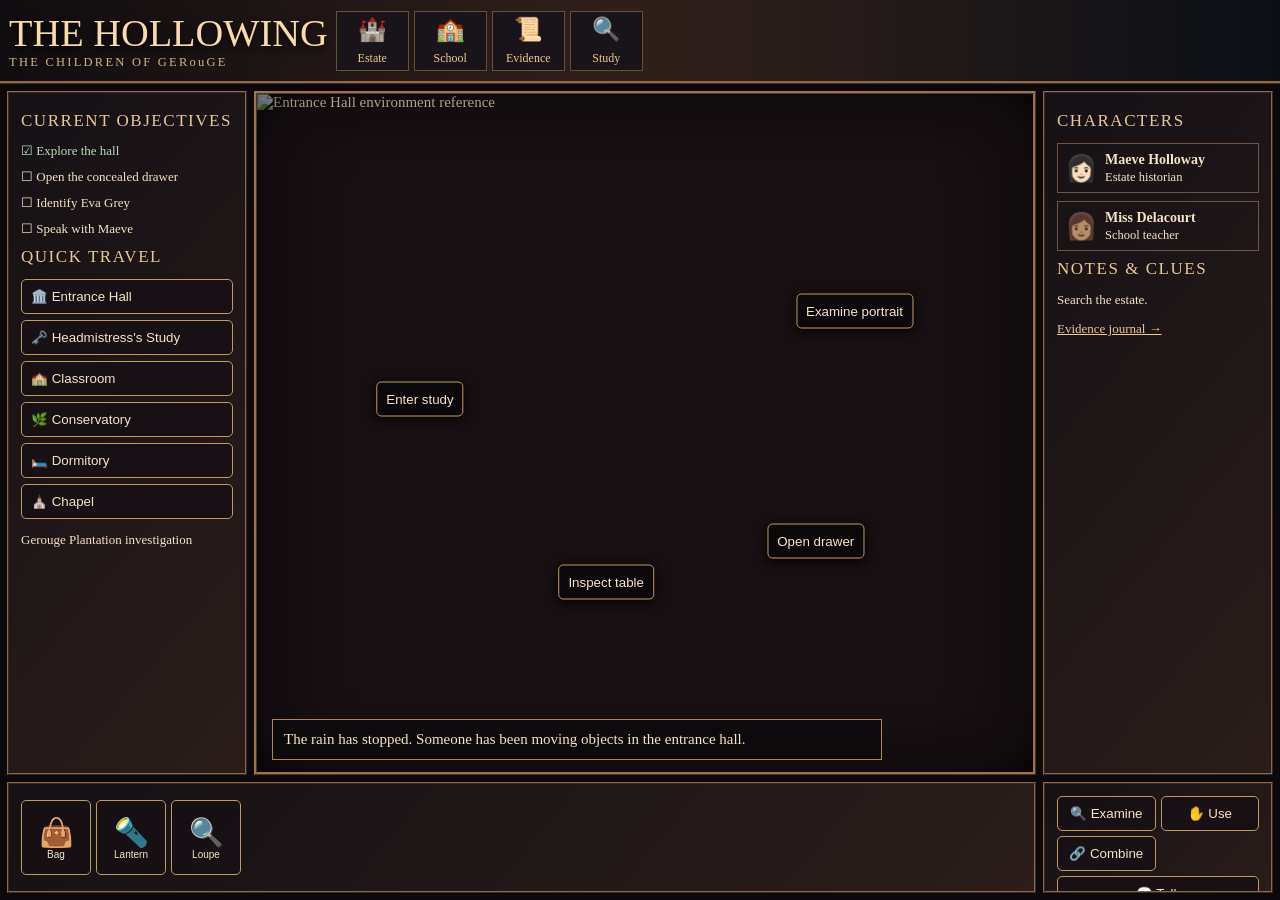
==== commit f775ee1f: "Separate Hollowing from Nevermore mystery locations and leave Gerouge rooms only" ====
--- a/cinematic-hall.html
+++ b/cinematic-hall.html
@@ -1,6 +1,6 @@
 <!doctype html><html lang="en"><head><meta charset="utf-8"><meta name="viewport" content="width=device-width,initial-scale=1"><title>The Hollowing — Cinematic Entrance Hall</title><style>
 *{box-sizing:border-box}body{margin:0;background:#0b090c;color:#f4e3c5;font:15px Georgia,serif}button{cursor:pointer;color:#f6e4c5;background:#171014dc;border:1px solid #c19a64;padding:9px;border-radius:5px}button:focus-visible,button:hover{outline:2px solid #ffdf9d;background:#493324}a{color:#edc990}header{height:84px;display:flex;align-items:center;gap:8px;background:linear-gradient(90deg,#100d10,#30201b,#0c1016);border-bottom:3px ridge #956b43;padding:9px}h1{font-size:clamp(24px,3vw,39px);margin:0;font-weight:normal;color:#f7dca9;text-shadow:0 3px 9px #000}header small{display:block;letter-spacing:.18em;color:#d1b38c}.tabs{display:flex;flex:1;gap:5px;overflow-x:auto}.tabs a{display:grid;place-items:center;min-width:73px;min-height:60px;text-decoration:none;border:1px solid #65503a;background:#19141a;font:12px Georgia;text-align:center}.tabs a span{font-size:23px}.game{height:calc(100vh - 84px);min-height:640px;display:grid;grid-template-columns:240px minmax(0,1fr) 230px;grid-template-rows:minmax(0,1fr) 111px;gap:7px;padding:7px}.panel{overflow:auto;background:linear-gradient(130deg,#151115,#2a1d1a);border:2px ridge #8e6848;padding:12px}.panel h2{font-size:17px;letter-spacing:.09em;color:#e8c995;font-weight:normal;margin:6px 0 12px}.panel p,.panel label{font-size:13px}.objectives label{display:block;margin:10px 0}.travel{display:grid;gap:6px}.travel button{text-align:left}.scene{position:relative;overflow:hidden;background:#181013;border:3px ridge #9e754b}.scene img{width:100%;height:100%;object-fit:cover;display:block;filter:saturate(.95) contrast(1.05)}.scene:after{content:'';position:absolute;inset:0;box-shadow:inset 0 0 70px #000c;pointer-events:none}.hot{position:absolute;z-index:2;transform:translate(-50%,-50%);white-space:nowrap;background:#09080bd9;box-shadow:0 2px 12px black}.message{position:absolute;z-index:3;bottom:12px;left:15px;right:15px;background:#0d0a0de6;border:1px solid #ae8554;padding:11px;max-width:610px}.portrait{display:flex;gap:8px;align-items:center;border:1px solid #705342;margin-bottom:8px;padding:7px}.portrait b{font-size:14px}.portrait span{font-size:26px}.clue{border:1px solid #654630;margin:6px 0;padding:10px;font:13px system-ui}.inventory{grid-column:1 / 3;display:flex;align-items:center;gap:5px;overflow:auto}.slot{flex:0 0 70px;height:75px;font-size:28px}.slot small{font-size:10px;display:block}.actions{display:grid;grid-template-columns:repeat(2,1fr);gap:5px;align-content:start}.actions button:last-child{grid-column:1/3}.shade{position:fixed;inset:0;background:#060408d9;z-index:20;display:grid;place-items:center;padding:16px}.dialog{background:#211820;border:2px ridge #b18a58;border-radius:9px;max-width:570px;width:100%;padding:24px}.dialog h2{font-size:25px;color:#f2d2a2}.dialog button{margin:6px}.drawer{height:140px;background:repeating-linear-gradient(90deg,#694c30 0 22px,#392419 23px 28px);border:10px ridge #966b42;display:grid;place-items:center;margin:15px 0}.drawer.open{background:#2b211f}.progress{color:#bddebd}.bottomright{grid-column:3;grid-row:2}.topright{grid-column:3;grid-row:1}.left{grid-column:1;grid-row:1}.scene{grid-column:2;grid-row:1}@media(max-width:950px){.game{height:auto;display:grid;grid-template-columns:1fr;grid-template-rows:none}.left,.scene,.topright,.inventory,.bottomright{grid-column:1;grid-row:auto}.scene{height:60vw;min-height:380px}.panel{max-height:none}header{height:auto;flex-wrap:wrap}.tabs{order:2;width:100%}.inventory{min-height:105px}.hot{font-size:11px;white-space:normal}}
-</style></head><body><header><div><h1>THE HOLLOWING</h1><small>THE CHILDREN OF GERouGE</small></div><nav class="tabs"><a href="original-case-archive.html"><span>🏚️</span>Original Cases</a><a href="estate-exploration.html"><span>🏰</span>Estate</a><a href="plantation-day.html"><span>🏫</span>School</a><a href="evidence-after-dark.html"><span>📜</span>Evidence</a><a href="investigation-headquarters.html"><span>📚</span>Cases</a><a href="study-reimagined.html"><span>🔍</span>Study</a></nav></header><main class="game"><aside class="panel left"><h2>CURRENT OBJECTIVES</h2><div class="objectives" id="objectives"></div><h2>QUICK TRAVEL</h2><div class="travel"><button data-travel="hall">🏛️ Entrance Hall</button><button data-travel="study">🗝️ Headmistress's Study</button><button data-travel="school">🏫 Classroom</button><button data-travel="garden">🌿 Conservatory</button><button data-travel="dorm">🛏️ Dormitory</button><button data-travel="chapel">⛪ Chapel</button><button data-travel="library">📚 Library</button><button data-travel="asylum">🏥 Blackthorn</button><button data-travel="grimm">🌲 Grimmwood</button><button data-travel="olympus">🏛️ Olympus</button><button data-travel="studio">🎬 Film Studio</button><button data-travel="signal">💻 Dead Signal</button><button data-travel="park">🎡 Park</button><button data-travel="sanctuary">🐻 Bear Sanctuary</button></div><p><a href="investigation-headquarters.html">All investigations →</a></p></aside><section class="scene"><img id="art" src="https://images.unsplash.com/photo-1600607687920-4e2a09cf159d?auto=format&fit=crop&w=1600&q=85" alt="Interior estate room reference" /><button class="hot" id="portrait" style="left:77%;top:32%">Examine portrait</button><button class="hot" id="drawer" style="left:72%;top:66%">Open drawer</button><button class="hot" id="table" style="left:45%;top:72%">Inspect table</button><button class="hot" id="door" style="left:21%;top:45%">Enter study</button><div class="message" id="message">The rain has stopped. Someone has been moving objects in the entrance hall.</div></section><aside class="panel topright"><h2>CHARACTERS</h2><div class="portrait"><span>👩🏻</span><div><b>Maeve Holloway</b><br><small>Estate historian</small></div></div><div class="portrait"><span>👩🏽</span><div><b>Miss Delacourt</b><br><small>School teacher</small></div></div><h2>NOTES & CLUES</h2><div id="clues"></div><p><a href="investigation-headquarters.html">Evidence journal →</a></p></aside><section class="panel inventory" id="inventory"></section><aside class="panel bottomright actions"><button id="examine">🔍 Examine</button><button id="use">✋ Use</button><button id="combine">🔗 Combine</button><button id="talk">💬 Talk</button></aside></main><div id="overlay"></div><script>
+</style></head><body><header><div><h1>THE HOLLOWING</h1><small>THE CHILDREN OF GERouGE</small></div><nav class="tabs"><a href="estate-exploration.html"><span>🏰</span>Estate</a><a href="plantation-day.html"><span>🏫</span>School</a><a href="evidence-after-dark.html"><span>📜</span>Evidence</a><a href="study-reimagined.html"><span>🔍</span>Study</a></nav></header><main class="game"><aside class="panel left"><h2>CURRENT OBJECTIVES</h2><div class="objectives" id="objectives"></div><h2>QUICK TRAVEL</h2><div class="travel"><button data-travel="hall">🏛️ Entrance Hall</button><button data-travel="study">🗝️ Headmistress's Study</button><button data-travel="school">🏫 Classroom</button><button data-travel="garden">🌿 Conservatory</button><button data-travel="dorm">🛏️ Dormitory</button><button data-travel="chapel">⛪ Chapel</button></div><p><span>Gerouge Plantation investigation</span></p></aside><section class="scene"><img id="art" src="https://images.unsplash.com/photo-1600607687920-4e2a09cf159d?auto=format&fit=crop&w=1600&q=85" alt="Interior estate room reference" /><button class="hot" id="portrait" style="left:77%;top:32%">Examine portrait</button><button class="hot" id="drawer" style="left:72%;top:66%">Open drawer</button><button class="hot" id="table" style="left:45%;top:72%">Inspect table</button><button class="hot" id="door" style="left:21%;top:45%">Enter study</button><div class="message" id="message">The rain has stopped. Someone has been moving objects in the entrance hall.</div></section><aside class="panel topright"><h2>CHARACTERS</h2><div class="portrait"><span>👩🏻</span><div><b>Maeve Holloway</b><br><small>Estate historian</small></div></div><div class="portrait"><span>👩🏽</span><div><b>Miss Delacourt</b><br><small>School teacher</small></div></div><h2>NOTES & CLUES</h2><div id="clues"></div><p><a href="investigation-headquarters.html">Evidence journal →</a></p></aside><section class="panel inventory" id="inventory"></section><aside class="panel bottomright actions"><button id="examine">🔍 Examine</button><button id="use">✋ Use</button><button id="combine">🔗 Combine</button><button id="talk">💬 Talk</button></aside></main><div id="overlay"></div><script>
 (()=>{'use strict';const KEY='hollowing-cinematic-hall-v1',DEFAULT={room:'hall',found:[],drawer:false,portrait:false,maeve:0,notes:[]};let s;try{s={...DEFAULT,...JSON.parse(localStorage.getItem(KEY)||'{}')}}catch{s={...DEFAULT}};s.found=s.found||[];s.notes=s.notes||[];const $=id=>document.getElementById(id),esc=x=>String(x).replace(/[&<>"']/g,c=>({'&':'&amp;','<':'&lt;','>':'&gt;','"':'&quot;',"'":'&#39;'}[c])),save=()=>localStorage.setItem(KEY,JSON.stringify(s));function msg(t){$('message').textContent=t}function gain(x){if(!s.found.includes(x))s.found.push(x);s.notes.unshift(x);save();render()}function popup(title,body,buttons){$('overlay').innerHTML='<div class="shade"><div class="dialog"><h2>'+esc(title)+'</h2><p>'+esc(body)+'</p><div class="drawer '+(s.drawer?'open':'')+'"><span>'+esc(title)+'</span></div>'+buttons.map((v,i)=>'<button data-choice="'+i+'">'+esc(v[0])+'</button>').join('')+'</div></div>';$('overlay').querySelectorAll('button').forEach(b=>b.onclick=()=>{const f=buttons[+b.dataset.choice][1];$('overlay').innerHTML='';f()})}
 function drawer(){if(!s.drawer){popup('Latched drawer','A small brass catch prevents the drawer from opening.',[['Release latch',()=>{s.drawer=true;msg('You release the catch and slide the drawer open.');drawer()}],['Leave',render]]);return}popup('Open drawer','A key and a folded school note lie inside.',[['Take brass key',()=>{gain('Brass key');drawer()}],['Examine folded note',()=>{gain('School note');drawer()}],['Close',render]])}
 function portrait(){popup('Family portrait','The gilt frame is loose; the backing can be removed.',[['Remove backing',()=>{s.portrait=true;gain('Eva Grey photograph');msg('The image contains an eighth girl: Eva Grey.') }],['Leave',render]])}
@@ -11,17 +11,10 @@
 garden:{title:'Conservatory',image:'https://images.unsplash.com/photo-1416879595882-3373a0480b5b?auto=format&fit=crop&w=1600&q=85',actions:[['Inspect rose label',34,65,'rose'],['Prepare planting',64,76,'plant'],['Search greenhouse',73,34,'greenhouse'],['Return to hall',12,48,'hall']]},
 dorm:{title:'Dormitory',image:'https://images.unsplash.com/photo-1616594039964-ae9021a400a0?auto=format&fit=crop&w=1600&q=85',actions:[['Open bedside drawer',68,75,'bedside'],['Examine bedding',37,74,'bed'],['Read journal',75,35,'journal'],['Return to hall',12,48,'hall']]},
 chapel:{title:'Sealed Chapel',image:'https://images.unsplash.com/photo-1519491050282-cf00c82424b4?auto=format&fit=crop&w=1600&q=85',actions:[['Inspect inscription',51,42,'inscription'],['Examine altar',61,72,'altar'],['Search passage',80,47,'passage'],['Return to hall',14,55,'hall']]}
-,library:{title:'The Cryptic Library',image:'https://images.unsplash.com/photo-1507842217343-583bb7270b66?auto=format&fit=crop&w=1600&q=85',actions:[['Search index',25,48,'index'],['Read ledger',65,67,'ledger'],['Open bookcase',81,43,'bookcase'],['Return to hall',12,78,'hall']]},
-asylum:{title:'Blackthorn Asylum',image:'https://images.unsplash.com/photo-1519491050282-cf00c82424b4?auto=format&fit=crop&w=1600&q=85',actions:[['Examine ward files',30,57,'ward'],['Inspect corridor',70,49,'corridor'],['Read transfer note',53,79,'transfer'],['Return to hall',13,78,'hall']]},
-grimm:{title:'Grimmwood Escape Trail',image:'https://images.unsplash.com/photo-1448375240586-882707db888b?auto=format&fit=crop&w=1600&q=85',actions:[['Inspect ribbon',24,49,'ribbon'],['Study tracks',59,80,'tracks'],['Find route',77,45,'route'],['Return to hall',12,77,'hall']]},
-olympus:{title:'Olympus Antiquities Vault',image:'https://images.unsplash.com/photo-1603569283847-aa295f0d016a?auto=format&fit=crop&w=1600&q=85',actions:[['Inspect tablet',34,58,'tablet'],['Check provenance',67,71,'provenance'],['Solve labyrinth',78,31,'labyrinth'],['Return to hall',11,77,'hall']]},
-studio:{title:'The Last Midnight Studio',image:'https://images.unsplash.com/photo-1489599849927-2ee91cede3ba?auto=format&fit=crop&w=1600&q=85',actions:[['Inspect film',32,52,'film'],['Examine stage prop',70,65,'prop'],['Check reel',78,35,'reel'],['Return to hall',12,76,'hall']]},
-signal:{title:'Dead Signal Laboratory',image:'https://images.unsplash.com/photo-1518770660439-4636190af475?auto=format&fit=crop&w=1600&q=85',actions:[['Inspect log',35,45,'log'],['Check terminal',66,63,'terminal'],['Examine archive',78,29,'archive'],['Return to hall',12,77,'hall']]},
-park:{title:'Merryweather Park',image:'https://images.unsplash.com/photo-1470225620780-dba8ba36b745?auto=format&fit=crop&w=1600&q=85',actions:[['Inspect ticket',38,57,'ticket'],['Check old poster',75,39,'poster'],['Look for tracks',64,79,'parktracks'],['Return to hall',12,78,'hall']]},
-sanctuary:{title:'Blackpine Bear Sanctuary',image:'https://images.unsplash.com/photo-1568162603664-fcd658421851?auto=format&fit=crop&w=1600&q=85',actions:[['Inspect trail camera',33,50,'camera'],['Check habitat log',66,67,'habitat'],['Examine gate',78,30,'gate'],['Return to hall',12,77,'hall']]}
+
 };
 function travel(room){if(!rooms[room])return;s.room=room;save();render();msg('You entered the '+rooms[room].title+'. Search its objects here without leaving the cinematic interface.')}
-function sceneAction(type){if(rooms[type])return travel(type);if(type==='drawer'||type==='desk'||type==='bedside')return drawer();if(type==='portrait')return portrait();const findings={table:['Violet ribbon','A school ribbon marked M.A. rests beneath the flowers.'],register:['Altered register','Seven student names were omitted from the official register.'],cabinet:['Registrar stamp','The cabinet contains an old registrar stamp.'],attendance:['Attendance discrepancy','The class list differs from the official count by seven pupils.'],lesson:['Lesson plan','You prepare a map-reading lesson for the girls.'],map:['Escape route sketch','The student map marks a path toward the chapel.'],rose:['Eva Grey plant label','The label bears Eva Grey’s name.'],plant:['Prepared rose cutting','You prepare soil and plant a cutting in the memorial bed.'],greenhouse:['Fresh tool marks','Someone has recently entered the greenhouse.'],bed:['Stitched initials','M.A. has been stitched into the pillowcase.'],journal:['Mara Ash journal','Mara describes the eighth bell warning.'],inscription:['Chapel inscription','The stone reads: LET THEM BE NAMED.'],altar:['Chapel seal','A seal names the seven missing pupils.'],passage:['Service passage sketch','A hidden route connects the chapel to the old school.']};const extra={index:['Missing archive index','A catalog number was removed from the Gerouge school register.'],ledger:['Library transfer ledger','The records were dispersed among seven county archives.'],bookcase:['Hidden library page','A name was concealed inside the book binding.'],ward:['Ward thirteen file','An identity was altered in the institutional register.'],corridor:['Service corridor plan','A passage links the records wing to an older entrance.'],transfer:['Blackthorn transfer note','Four recorded transfers still leave three girls unaccounted for.'],ribbon:['Red escape ribbon','The fabric matches a ribbon recorded near the mill.'],tracks:['Old carriage tracks','The tracks lead away from the official bridge route.'],route:['Grimmwood route sketch','The escape route had been obstructed before the girls arrived.'],tablet:['Labyrinth tablet','A classical symbol marks a hidden modern passage.'],provenance:['Altered provenance','The antiquities record contains an incorrect estate date.'],labyrinth:['Ariadne route note','A coded path references the tower.'],film:['Damaged documentary reel','An interview appears in an edited reel.'],prop:['Copied estate key','A stage prop conceals a reproduction of a real key.'],reel:['Film splice record','A scene was removed after the original screening.'],log:['Injected 1896 timestamp','The impossible date was inserted into a modern system log.'],terminal:['Control terminal note','A restricted archive accessed the estate reconstruction.'],archive:['Digital copy mismatch','The historical scan differs from its stored original.'],ticket:['Midnight carnival ticket','A ticket was issued after the park had closed.'],poster:['Festival poster','A photograph shows the plantation tower behind the rides.'],parktracks:['Recent wheel tracks','A vehicle entered the closed park after dark.'],camera:['Trail camera image','A visitor crossed the sanctuary access road.'],habitat:['Bear habitat log','The sanctuary log shows an unexplained nighttime visit.'],gate:['Sanctuary gate mark','Fresh tool marks appear near a locked maintenance gate.']};Object.assign(findings,extra);const info=findings[type];if(!info)return;popup(info[0],info[1],[['Collect evidence',()=>{gain(info[0]);msg(info[1])}],['Leave',render]])}
+function sceneAction(type){if(rooms[type])return travel(type);if(type==='drawer'||type==='desk'||type==='bedside')return drawer();if(type==='portrait')return portrait();const findings={table:['Violet ribbon','A school ribbon marked M.A. rests beneath the flowers.'],register:['Altered register','Seven student names were omitted from the official register.'],cabinet:['Registrar stamp','The cabinet contains an old registrar stamp.'],attendance:['Attendance discrepancy','The class list differs from the official count by seven pupils.'],lesson:['Lesson plan','You prepare a map-reading lesson for the girls.'],map:['Escape route sketch','The student map marks a path toward the chapel.'],rose:['Eva Grey plant label','The label bears Eva Grey’s name.'],plant:['Prepared rose cutting','You prepare soil and plant a cutting in the memorial bed.'],greenhouse:['Fresh tool marks','Someone has recently entered the greenhouse.'],bed:['Stitched initials','M.A. has been stitched into the pillowcase.'],journal:['Mara Ash journal','Mara describes the eighth bell warning.'],inscription:['Chapel inscription','The stone reads: LET THEM BE NAMED.'],altar:['Chapel seal','A seal names the seven missing pupils.'],passage:['Service passage sketch','A hidden route connects the chapel to the old school.']};const info=findings[type];if(!info)return;popup(info[0],info[1],[['Collect evidence',()=>{gain(info[0]);msg(info[1])}],['Leave',render]])}
 function talk(){popup('Maeve Holloway','“Do you know why the eighth child was never enrolled?”',[[s.portrait?'Show Eva’s photograph':'Ask about Eva',()=>{if(s.portrait){s.maeve++;gain('Maeve confirms Eva');msg('Maeve: Eva was the caretaker’s daughter. The records intentionally left her out.')}else msg('Maeve asks to see the missing portrait first.') }],['End conversation',render]])}
 function render(){save();const rm=rooms[s.room]||rooms.hall;$('art').src=rm.image;$('art').alt=rm.title+' environment reference';document.querySelector('.scene').querySelectorAll('.hot').forEach(b=>b.remove());rm.actions.forEach((a,i)=>{const b=document.createElement('button');b.className='hot';b.style.left=a[1]+'%';b.style.top=a[2]+'%';b.textContent=a[0];b.setAttribute('aria-label',a[0]);b.onclick=()=>sceneAction(a[3]);document.querySelector('.scene').appendChild(b)});$('objectives').innerHTML=[['Explore the hall',true],['Open the concealed drawer',s.drawer],['Identify Eva Grey',s.portrait],['Speak with Maeve',s.maeve>0]].map(([name,ok])=>'<label class="'+(ok?'progress':'')+'">'+(ok?'☑':'☐')+' '+name+'</label>').join('');$('clues').innerHTML=s.notes.slice(0,5).map(x=>'<div class="clue">'+esc(x)+'</div>').join('')||'<p>Search the estate.</p>';$('inventory').innerHTML=['👜','🔦','🔍',...s.found.map(x=>x.includes('key')?'🗝️':x.includes('photograph')?'🖼️':'📜')].map((x,i)=>'<button class="slot">'+x+'<small>'+esc(i<3?['Bag','Lantern','Loupe'][i]:s.found[i-3])+'</small></button>').join('')}
 document.querySelectorAll('[data-travel]').forEach(b=>b.onclick=()=>travel(b.dataset.travel));$('talk').onclick=talk;$('examine').onclick=()=>msg('Choose a room object to examine it.');$('use').onclick=()=>msg('Use evidence by examining the matching scene object.');$('combine').onclick=()=>msg(s.found.length>1?'Compare the recovered objects in your clues panel.':'Find more evidence first.');render()})();
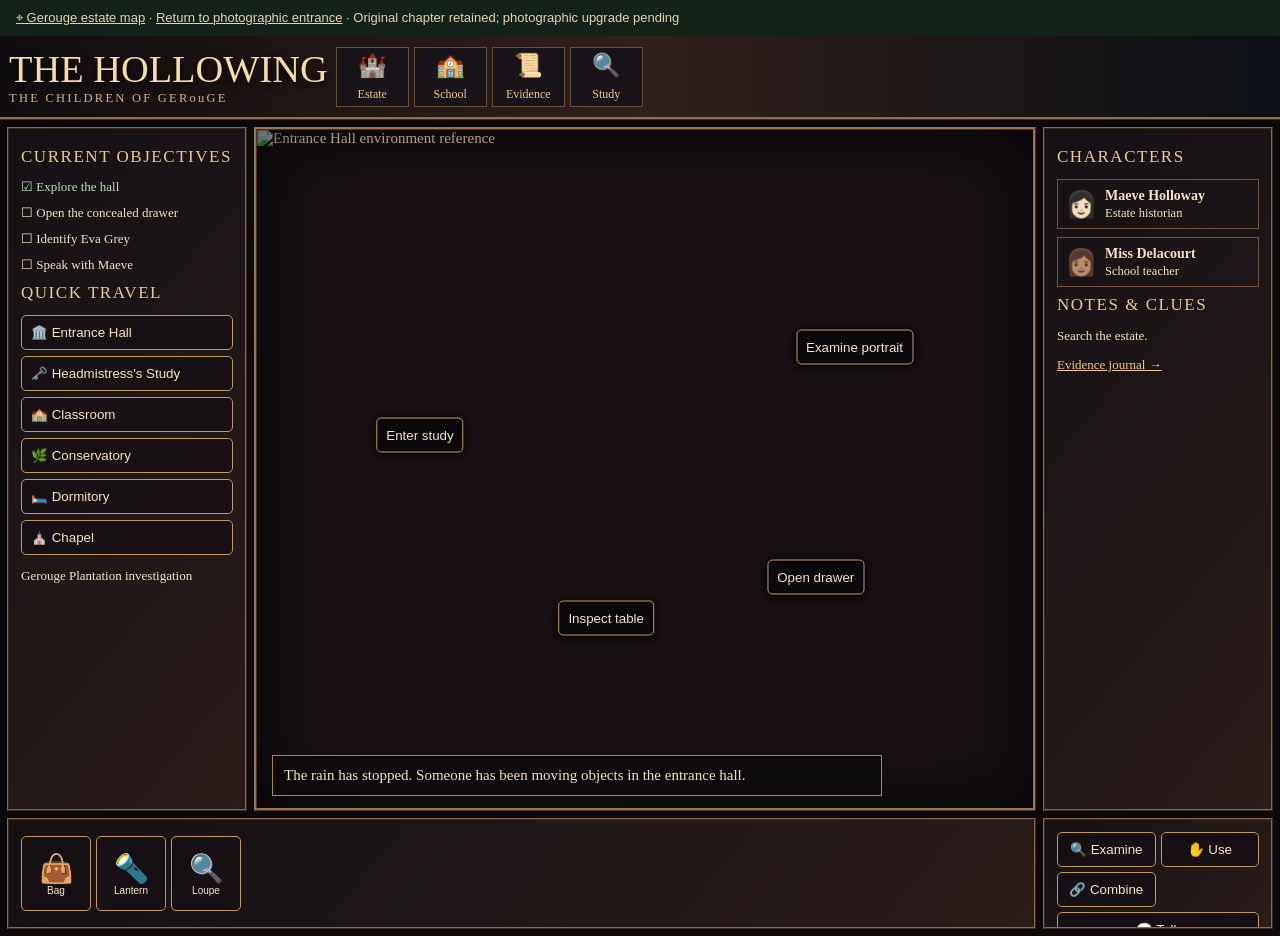
==== commit 69775c59: "Transform Gerouge entrance and study into playable photographic scenes Preserve the complete origina" ====
--- a/cinematic-hall.html
+++ b/cinematic-hall.html
@@ -1,6 +1,6 @@
 <!doctype html><html lang="en"><head><meta charset="utf-8"><meta name="viewport" content="width=device-width,initial-scale=1"><title>The Hollowing — Cinematic Entrance Hall</title><style>
 *{box-sizing:border-box}body{margin:0;background:#0b090c;color:#f4e3c5;font:15px Georgia,serif}button{cursor:pointer;color:#f6e4c5;background:#171014dc;border:1px solid #c19a64;padding:9px;border-radius:5px}button:focus-visible,button:hover{outline:2px solid #ffdf9d;background:#493324}a{color:#edc990}header{height:84px;display:flex;align-items:center;gap:8px;background:linear-gradient(90deg,#100d10,#30201b,#0c1016);border-bottom:3px ridge #956b43;padding:9px}h1{font-size:clamp(24px,3vw,39px);margin:0;font-weight:normal;color:#f7dca9;text-shadow:0 3px 9px #000}header small{display:block;letter-spacing:.18em;color:#d1b38c}.tabs{display:flex;flex:1;gap:5px;overflow-x:auto}.tabs a{display:grid;place-items:center;min-width:73px;min-height:60px;text-decoration:none;border:1px solid #65503a;background:#19141a;font:12px Georgia;text-align:center}.tabs a span{font-size:23px}.game{height:calc(100vh - 84px);min-height:640px;display:grid;grid-template-columns:240px minmax(0,1fr) 230px;grid-template-rows:minmax(0,1fr) 111px;gap:7px;padding:7px}.panel{overflow:auto;background:linear-gradient(130deg,#151115,#2a1d1a);border:2px ridge #8e6848;padding:12px}.panel h2{font-size:17px;letter-spacing:.09em;color:#e8c995;font-weight:normal;margin:6px 0 12px}.panel p,.panel label{font-size:13px}.objectives label{display:block;margin:10px 0}.travel{display:grid;gap:6px}.travel button{text-align:left}.scene{position:relative;overflow:hidden;background:#181013;border:3px ridge #9e754b}.scene img{width:100%;height:100%;object-fit:cover;display:block;filter:saturate(.95) contrast(1.05)}.scene:after{content:'';position:absolute;inset:0;box-shadow:inset 0 0 70px #000c;pointer-events:none}.hot{position:absolute;z-index:2;transform:translate(-50%,-50%);white-space:nowrap;background:#09080bd9;box-shadow:0 2px 12px black}.message{position:absolute;z-index:3;bottom:12px;left:15px;right:15px;background:#0d0a0de6;border:1px solid #ae8554;padding:11px;max-width:610px}.portrait{display:flex;gap:8px;align-items:center;border:1px solid #705342;margin-bottom:8px;padding:7px}.portrait b{font-size:14px}.portrait span{font-size:26px}.clue{border:1px solid #654630;margin:6px 0;padding:10px;font:13px system-ui}.inventory{grid-column:1 / 3;display:flex;align-items:center;gap:5px;overflow:auto}.slot{flex:0 0 70px;height:75px;font-size:28px}.slot small{font-size:10px;display:block}.actions{display:grid;grid-template-columns:repeat(2,1fr);gap:5px;align-content:start}.actions button:last-child{grid-column:1/3}.shade{position:fixed;inset:0;background:#060408d9;z-index:20;display:grid;place-items:center;padding:16px}.dialog{background:#211820;border:2px ridge #b18a58;border-radius:9px;max-width:570px;width:100%;padding:24px}.dialog h2{font-size:25px;color:#f2d2a2}.dialog button{margin:6px}.drawer{height:140px;background:repeating-linear-gradient(90deg,#694c30 0 22px,#392419 23px 28px);border:10px ridge #966b42;display:grid;place-items:center;margin:15px 0}.drawer.open{background:#2b211f}.progress{color:#bddebd}.bottomright{grid-column:3;grid-row:2}.topright{grid-column:3;grid-row:1}.left{grid-column:1;grid-row:1}.scene{grid-column:2;grid-row:1}@media(max-width:950px){.game{height:auto;display:grid;grid-template-columns:1fr;grid-template-rows:none}.left,.scene,.topright,.inventory,.bottomright{grid-column:1;grid-row:auto}.scene{height:60vw;min-height:380px}.panel{max-height:none}header{height:auto;flex-wrap:wrap}.tabs{order:2;width:100%}.inventory{min-height:105px}.hot{font-size:11px;white-space:normal}}
-</style></head><body><header><div><h1>THE HOLLOWING</h1><small>THE CHILDREN OF GERouGE</small></div><nav class="tabs"><a href="estate-exploration.html"><span>🏰</span>Estate</a><a href="plantation-day.html"><span>🏫</span>School</a><a href="evidence-after-dark.html"><span>📜</span>Evidence</a><a href="study-reimagined.html"><span>🔍</span>Study</a></nav></header><main class="game"><aside class="panel left"><h2>CURRENT OBJECTIVES</h2><div class="objectives" id="objectives"></div><h2>QUICK TRAVEL</h2><div class="travel"><button data-travel="hall">🏛️ Entrance Hall</button><button data-travel="study">🗝️ Headmistress's Study</button><button data-travel="school">🏫 Classroom</button><button data-travel="garden">🌿 Conservatory</button><button data-travel="dorm">🛏️ Dormitory</button><button data-travel="chapel">⛪ Chapel</button></div><p><span>Gerouge Plantation investigation</span></p></aside><section class="scene"><img id="art" src="https://images.unsplash.com/photo-1600607687920-4e2a09cf159d?auto=format&fit=crop&w=1600&q=85" alt="Interior estate room reference" /><button class="hot" id="portrait" style="left:77%;top:32%">Examine portrait</button><button class="hot" id="drawer" style="left:72%;top:66%">Open drawer</button><button class="hot" id="table" style="left:45%;top:72%">Inspect table</button><button class="hot" id="door" style="left:21%;top:45%">Enter study</button><div class="message" id="message">The rain has stopped. Someone has been moving objects in the entrance hall.</div></section><aside class="panel topright"><h2>CHARACTERS</h2><div class="portrait"><span>👩🏻</span><div><b>Maeve Holloway</b><br><small>Estate historian</small></div></div><div class="portrait"><span>👩🏽</span><div><b>Miss Delacourt</b><br><small>School teacher</small></div></div><h2>NOTES & CLUES</h2><div id="clues"></div><p><a href="investigation-headquarters.html">Evidence journal →</a></p></aside><section class="panel inventory" id="inventory"></section><aside class="panel bottomright actions"><button id="examine">🔍 Examine</button><button id="use">✋ Use</button><button id="combine">🔗 Combine</button><button id="talk">💬 Talk</button></aside></main><div id="overlay"></div><script>
+</style></head><body><nav class="gerouge-return" style="padding:10px 16px;background:#142219;color:#e5d4ab;font:13px Arial,sans-serif"><a style="color:inherit" href="./?map=estate">⌖ Gerouge estate map</a> · <a style="color:inherit" href="./?scene=approach">Return to photographic entrance</a> · Original chapter retained; photographic upgrade pending</nav><header><div><h1>THE HOLLOWING</h1><small>THE CHILDREN OF GERouGE</small></div><nav class="tabs"><a href="estate-exploration.html"><span>🏰</span>Estate</a><a href="plantation-day.html"><span>🏫</span>School</a><a href="evidence-after-dark.html"><span>📜</span>Evidence</a><a href="study-reimagined.html"><span>🔍</span>Study</a></nav></header><main class="game"><aside class="panel left"><h2>CURRENT OBJECTIVES</h2><div class="objectives" id="objectives"></div><h2>QUICK TRAVEL</h2><div class="travel"><button data-travel="hall">🏛️ Entrance Hall</button><button data-travel="study">🗝️ Headmistress's Study</button><button data-travel="school">🏫 Classroom</button><button data-travel="garden">🌿 Conservatory</button><button data-travel="dorm">🛏️ Dormitory</button><button data-travel="chapel">⛪ Chapel</button></div><p><span>Gerouge Plantation investigation</span></p></aside><section class="scene"><img id="art" src="https://images.unsplash.com/photo-1600607687920-4e2a09cf159d?auto=format&fit=crop&w=1600&q=85" alt="Interior estate room reference" /><button class="hot" id="portrait" style="left:77%;top:32%">Examine portrait</button><button class="hot" id="drawer" style="left:72%;top:66%">Open drawer</button><button class="hot" id="table" style="left:45%;top:72%">Inspect table</button><button class="hot" id="door" style="left:21%;top:45%">Enter study</button><div class="message" id="message">The rain has stopped. Someone has been moving objects in the entrance hall.</div></section><aside class="panel topright"><h2>CHARACTERS</h2><div class="portrait"><span>👩🏻</span><div><b>Maeve Holloway</b><br><small>Estate historian</small></div></div><div class="portrait"><span>👩🏽</span><div><b>Miss Delacourt</b><br><small>School teacher</small></div></div><h2>NOTES & CLUES</h2><div id="clues"></div><p><a href="investigation-headquarters.html">Evidence journal →</a></p></aside><section class="panel inventory" id="inventory"></section><aside class="panel bottomright actions"><button id="examine">🔍 Examine</button><button id="use">✋ Use</button><button id="combine">🔗 Combine</button><button id="talk">💬 Talk</button></aside></main><div id="overlay"></div><script>
 (()=>{'use strict';const KEY='hollowing-cinematic-hall-v1',DEFAULT={room:'hall',found:[],drawer:false,portrait:false,maeve:0,notes:[]};let s;try{s={...DEFAULT,...JSON.parse(localStorage.getItem(KEY)||'{}')}}catch{s={...DEFAULT}};s.found=s.found||[];s.notes=s.notes||[];const $=id=>document.getElementById(id),esc=x=>String(x).replace(/[&<>"']/g,c=>({'&':'&amp;','<':'&lt;','>':'&gt;','"':'&quot;',"'":'&#39;'}[c])),save=()=>localStorage.setItem(KEY,JSON.stringify(s));function msg(t){$('message').textContent=t}function gain(x){if(!s.found.includes(x))s.found.push(x);s.notes.unshift(x);save();render()}function popup(title,body,buttons){$('overlay').innerHTML='<div class="shade"><div class="dialog"><h2>'+esc(title)+'</h2><p>'+esc(body)+'</p><div class="drawer '+(s.drawer?'open':'')+'"><span>'+esc(title)+'</span></div>'+buttons.map((v,i)=>'<button data-choice="'+i+'">'+esc(v[0])+'</button>').join('')+'</div></div>';$('overlay').querySelectorAll('button').forEach(b=>b.onclick=()=>{const f=buttons[+b.dataset.choice][1];$('overlay').innerHTML='';f()})}
 function drawer(){if(!s.drawer){popup('Latched drawer','A small brass catch prevents the drawer from opening.',[['Release latch',()=>{s.drawer=true;msg('You release the catch and slide the drawer open.');drawer()}],['Leave',render]]);return}popup('Open drawer','A key and a folded school note lie inside.',[['Take brass key',()=>{gain('Brass key');drawer()}],['Examine folded note',()=>{gain('School note');drawer()}],['Close',render]])}
 function portrait(){popup('Family portrait','The gilt frame is loose; the backing can be removed.',[['Remove backing',()=>{s.portrait=true;gain('Eva Grey photograph');msg('The image contains an eighth girl: Eva Grey.') }],['Leave',render]])}
@@ -17,5 +17,5 @@
 function sceneAction(type){if(rooms[type])return travel(type);if(type==='drawer'||type==='desk'||type==='bedside')return drawer();if(type==='portrait')return portrait();const findings={table:['Violet ribbon','A school ribbon marked M.A. rests beneath the flowers.'],register:['Altered register','Seven student names were omitted from the official register.'],cabinet:['Registrar stamp','The cabinet contains an old registrar stamp.'],attendance:['Attendance discrepancy','The class list differs from the official count by seven pupils.'],lesson:['Lesson plan','You prepare a map-reading lesson for the girls.'],map:['Escape route sketch','The student map marks a path toward the chapel.'],rose:['Eva Grey plant label','The label bears Eva Grey’s name.'],plant:['Prepared rose cutting','You prepare soil and plant a cutting in the memorial bed.'],greenhouse:['Fresh tool marks','Someone has recently entered the greenhouse.'],bed:['Stitched initials','M.A. has been stitched into the pillowcase.'],journal:['Mara Ash journal','Mara describes the eighth bell warning.'],inscription:['Chapel inscription','The stone reads: LET THEM BE NAMED.'],altar:['Chapel seal','A seal names the seven missing pupils.'],passage:['Service passage sketch','A hidden route connects the chapel to the old school.']};const info=findings[type];if(!info)return;popup(info[0],info[1],[['Collect evidence',()=>{gain(info[0]);msg(info[1])}],['Leave',render]])}
 function talk(){popup('Maeve Holloway','“Do you know why the eighth child was never enrolled?”',[[s.portrait?'Show Eva’s photograph':'Ask about Eva',()=>{if(s.portrait){s.maeve++;gain('Maeve confirms Eva');msg('Maeve: Eva was the caretaker’s daughter. The records intentionally left her out.')}else msg('Maeve asks to see the missing portrait first.') }],['End conversation',render]])}
 function render(){save();const rm=rooms[s.room]||rooms.hall;$('art').src=rm.image;$('art').alt=rm.title+' environment reference';document.querySelector('.scene').querySelectorAll('.hot').forEach(b=>b.remove());rm.actions.forEach((a,i)=>{const b=document.createElement('button');b.className='hot';b.style.left=a[1]+'%';b.style.top=a[2]+'%';b.textContent=a[0];b.setAttribute('aria-label',a[0]);b.onclick=()=>sceneAction(a[3]);document.querySelector('.scene').appendChild(b)});$('objectives').innerHTML=[['Explore the hall',true],['Open the concealed drawer',s.drawer],['Identify Eva Grey',s.portrait],['Speak with Maeve',s.maeve>0]].map(([name,ok])=>'<label class="'+(ok?'progress':'')+'">'+(ok?'☑':'☐')+' '+name+'</label>').join('');$('clues').innerHTML=s.notes.slice(0,5).map(x=>'<div class="clue">'+esc(x)+'</div>').join('')||'<p>Search the estate.</p>';$('inventory').innerHTML=['👜','🔦','🔍',...s.found.map(x=>x.includes('key')?'🗝️':x.includes('photograph')?'🖼️':'📜')].map((x,i)=>'<button class="slot">'+x+'<small>'+esc(i<3?['Bag','Lantern','Loupe'][i]:s.found[i-3])+'</small></button>').join('')}
-document.querySelectorAll('[data-travel]').forEach(b=>b.onclick=()=>travel(b.dataset.travel));$('talk').onclick=talk;$('examine').onclick=()=>msg('Choose a room object to examine it.');$('use').onclick=()=>msg('Use evidence by examining the matching scene object.');$('combine').onclick=()=>msg(s.found.length>1?'Compare the recovered objects in your clues panel.':'Find more evidence first.');render()})();
-</script></body></html>+document.querySelectorAll('[data-travel]').forEach(b=>b.onclick=()=>travel(b.dataset.travel));$('talk').onclick=talk;$('examine').onclick=()=>msg('Choose a room object to examine it.');$('use').onclick=()=>msg('Use evidence by examining the matching scene object.');$('combine').onclick=()=>msg(s.found.length>1?'Compare the recovered objects in your clues panel.':'Find more evidence first.');const requestedRoom=new URLSearchParams(location.search).get('room');if(requestedRoom&&rooms[requestedRoom])s.room=requestedRoom;render()})();
+</script></body></html>
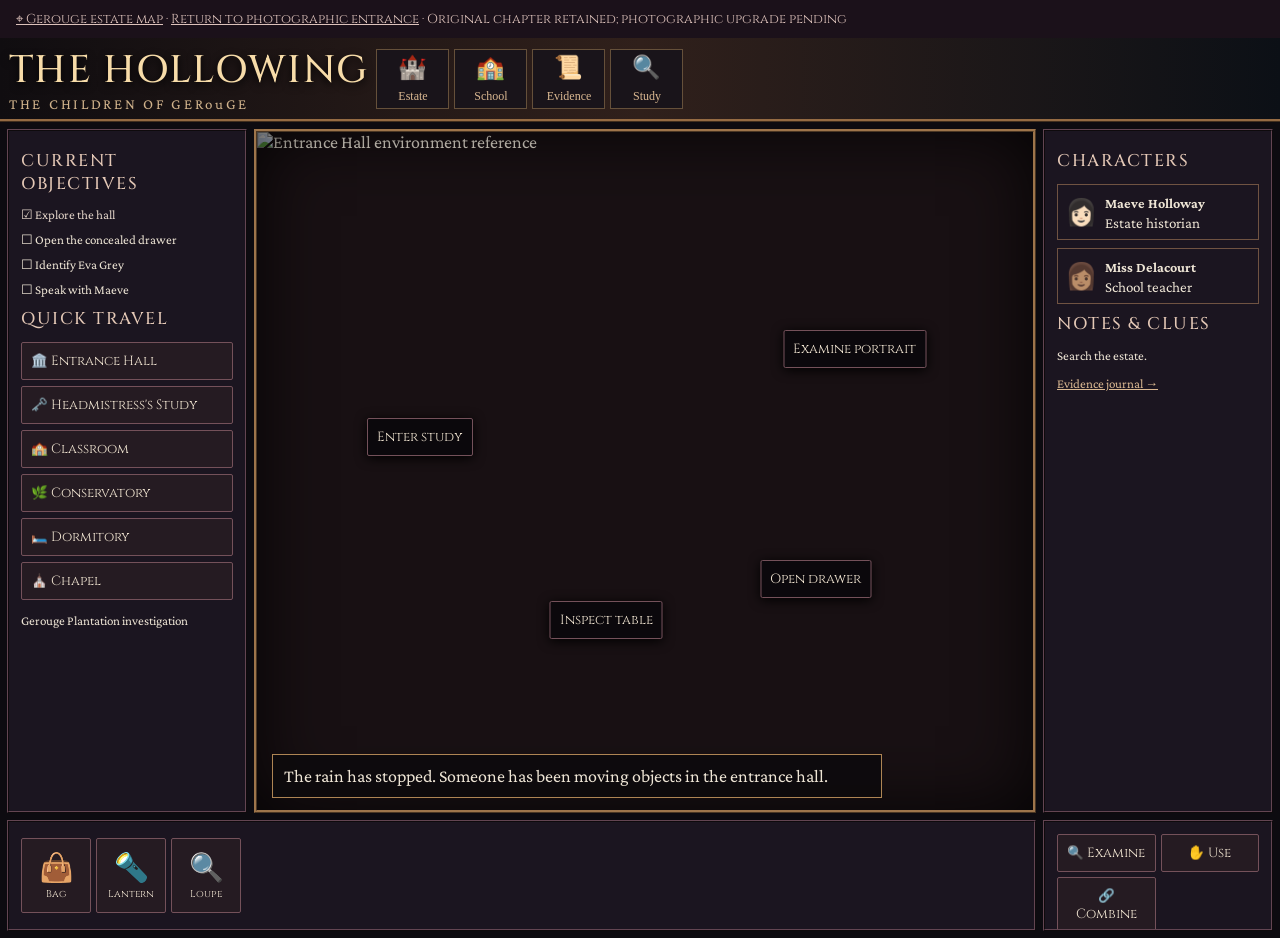
==== commit f308dde0: "Give Gerouge a Gothic visual theme and playable photographic school wing Package Cinzel and Crimson " ====
--- a/cinematic-hall.html
+++ b/cinematic-hall.html
@@ -1,6 +1,6 @@
 <!doctype html><html lang="en"><head><meta charset="utf-8"><meta name="viewport" content="width=device-width,initial-scale=1"><title>The Hollowing — Cinematic Entrance Hall</title><style>
 *{box-sizing:border-box}body{margin:0;background:#0b090c;color:#f4e3c5;font:15px Georgia,serif}button{cursor:pointer;color:#f6e4c5;background:#171014dc;border:1px solid #c19a64;padding:9px;border-radius:5px}button:focus-visible,button:hover{outline:2px solid #ffdf9d;background:#493324}a{color:#edc990}header{height:84px;display:flex;align-items:center;gap:8px;background:linear-gradient(90deg,#100d10,#30201b,#0c1016);border-bottom:3px ridge #956b43;padding:9px}h1{font-size:clamp(24px,3vw,39px);margin:0;font-weight:normal;color:#f7dca9;text-shadow:0 3px 9px #000}header small{display:block;letter-spacing:.18em;color:#d1b38c}.tabs{display:flex;flex:1;gap:5px;overflow-x:auto}.tabs a{display:grid;place-items:center;min-width:73px;min-height:60px;text-decoration:none;border:1px solid #65503a;background:#19141a;font:12px Georgia;text-align:center}.tabs a span{font-size:23px}.game{height:calc(100vh - 84px);min-height:640px;display:grid;grid-template-columns:240px minmax(0,1fr) 230px;grid-template-rows:minmax(0,1fr) 111px;gap:7px;padding:7px}.panel{overflow:auto;background:linear-gradient(130deg,#151115,#2a1d1a);border:2px ridge #8e6848;padding:12px}.panel h2{font-size:17px;letter-spacing:.09em;color:#e8c995;font-weight:normal;margin:6px 0 12px}.panel p,.panel label{font-size:13px}.objectives label{display:block;margin:10px 0}.travel{display:grid;gap:6px}.travel button{text-align:left}.scene{position:relative;overflow:hidden;background:#181013;border:3px ridge #9e754b}.scene img{width:100%;height:100%;object-fit:cover;display:block;filter:saturate(.95) contrast(1.05)}.scene:after{content:'';position:absolute;inset:0;box-shadow:inset 0 0 70px #000c;pointer-events:none}.hot{position:absolute;z-index:2;transform:translate(-50%,-50%);white-space:nowrap;background:#09080bd9;box-shadow:0 2px 12px black}.message{position:absolute;z-index:3;bottom:12px;left:15px;right:15px;background:#0d0a0de6;border:1px solid #ae8554;padding:11px;max-width:610px}.portrait{display:flex;gap:8px;align-items:center;border:1px solid #705342;margin-bottom:8px;padding:7px}.portrait b{font-size:14px}.portrait span{font-size:26px}.clue{border:1px solid #654630;margin:6px 0;padding:10px;font:13px system-ui}.inventory{grid-column:1 / 3;display:flex;align-items:center;gap:5px;overflow:auto}.slot{flex:0 0 70px;height:75px;font-size:28px}.slot small{font-size:10px;display:block}.actions{display:grid;grid-template-columns:repeat(2,1fr);gap:5px;align-content:start}.actions button:last-child{grid-column:1/3}.shade{position:fixed;inset:0;background:#060408d9;z-index:20;display:grid;place-items:center;padding:16px}.dialog{background:#211820;border:2px ridge #b18a58;border-radius:9px;max-width:570px;width:100%;padding:24px}.dialog h2{font-size:25px;color:#f2d2a2}.dialog button{margin:6px}.drawer{height:140px;background:repeating-linear-gradient(90deg,#694c30 0 22px,#392419 23px 28px);border:10px ridge #966b42;display:grid;place-items:center;margin:15px 0}.drawer.open{background:#2b211f}.progress{color:#bddebd}.bottomright{grid-column:3;grid-row:2}.topright{grid-column:3;grid-row:1}.left{grid-column:1;grid-row:1}.scene{grid-column:2;grid-row:1}@media(max-width:950px){.game{height:auto;display:grid;grid-template-columns:1fr;grid-template-rows:none}.left,.scene,.topright,.inventory,.bottomright{grid-column:1;grid-row:auto}.scene{height:60vw;min-height:380px}.panel{max-height:none}header{height:auto;flex-wrap:wrap}.tabs{order:2;width:100%}.inventory{min-height:105px}.hot{font-size:11px;white-space:normal}}
-</style></head><body><nav class="gerouge-return" style="padding:10px 16px;background:#142219;color:#e5d4ab;font:13px Arial,sans-serif"><a style="color:inherit" href="./?map=estate">⌖ Gerouge estate map</a> · <a style="color:inherit" href="./?scene=approach">Return to photographic entrance</a> · Original chapter retained; photographic upgrade pending</nav><header><div><h1>THE HOLLOWING</h1><small>THE CHILDREN OF GERouGE</small></div><nav class="tabs"><a href="estate-exploration.html"><span>🏰</span>Estate</a><a href="plantation-day.html"><span>🏫</span>School</a><a href="evidence-after-dark.html"><span>📜</span>Evidence</a><a href="study-reimagined.html"><span>🔍</span>Study</a></nav></header><main class="game"><aside class="panel left"><h2>CURRENT OBJECTIVES</h2><div class="objectives" id="objectives"></div><h2>QUICK TRAVEL</h2><div class="travel"><button data-travel="hall">🏛️ Entrance Hall</button><button data-travel="study">🗝️ Headmistress's Study</button><button data-travel="school">🏫 Classroom</button><button data-travel="garden">🌿 Conservatory</button><button data-travel="dorm">🛏️ Dormitory</button><button data-travel="chapel">⛪ Chapel</button></div><p><span>Gerouge Plantation investigation</span></p></aside><section class="scene"><img id="art" src="https://images.unsplash.com/photo-1600607687920-4e2a09cf159d?auto=format&fit=crop&w=1600&q=85" alt="Interior estate room reference" /><button class="hot" id="portrait" style="left:77%;top:32%">Examine portrait</button><button class="hot" id="drawer" style="left:72%;top:66%">Open drawer</button><button class="hot" id="table" style="left:45%;top:72%">Inspect table</button><button class="hot" id="door" style="left:21%;top:45%">Enter study</button><div class="message" id="message">The rain has stopped. Someone has been moving objects in the entrance hall.</div></section><aside class="panel topright"><h2>CHARACTERS</h2><div class="portrait"><span>👩🏻</span><div><b>Maeve Holloway</b><br><small>Estate historian</small></div></div><div class="portrait"><span>👩🏽</span><div><b>Miss Delacourt</b><br><small>School teacher</small></div></div><h2>NOTES & CLUES</h2><div id="clues"></div><p><a href="investigation-headquarters.html">Evidence journal →</a></p></aside><section class="panel inventory" id="inventory"></section><aside class="panel bottomright actions"><button id="examine">🔍 Examine</button><button id="use">✋ Use</button><button id="combine">🔗 Combine</button><button id="talk">💬 Talk</button></aside></main><div id="overlay"></div><script>
+</style><link rel="stylesheet" href="gothic-theme.css"></head><body><nav class="gerouge-return" style="padding:10px 16px;background:#142219;color:#e5d4ab;font:13px Arial,sans-serif"><a style="color:inherit" href="./?map=estate">⌖ Gerouge estate map</a> · <a style="color:inherit" href="./?scene=approach">Return to photographic entrance</a> · Original chapter retained; photographic upgrade pending</nav><header><div><h1>THE HOLLOWING</h1><small>THE CHILDREN OF GERouGE</small></div><nav class="tabs"><a href="estate-exploration.html"><span>🏰</span>Estate</a><a href="plantation-day.html"><span>🏫</span>School</a><a href="evidence-after-dark.html"><span>📜</span>Evidence</a><a href="study-reimagined.html"><span>🔍</span>Study</a></nav></header><main class="game"><aside class="panel left"><h2>CURRENT OBJECTIVES</h2><div class="objectives" id="objectives"></div><h2>QUICK TRAVEL</h2><div class="travel"><button data-travel="hall">🏛️ Entrance Hall</button><button data-travel="study">🗝️ Headmistress's Study</button><button data-travel="school">🏫 Classroom</button><button data-travel="garden">🌿 Conservatory</button><button data-travel="dorm">🛏️ Dormitory</button><button data-travel="chapel">⛪ Chapel</button></div><p><span>Gerouge Plantation investigation</span></p></aside><section class="scene"><img id="art" src="https://images.unsplash.com/photo-1600607687920-4e2a09cf159d?auto=format&fit=crop&w=1600&q=85" alt="Interior estate room reference" /><button class="hot" id="portrait" style="left:77%;top:32%">Examine portrait</button><button class="hot" id="drawer" style="left:72%;top:66%">Open drawer</button><button class="hot" id="table" style="left:45%;top:72%">Inspect table</button><button class="hot" id="door" style="left:21%;top:45%">Enter study</button><div class="message" id="message">The rain has stopped. Someone has been moving objects in the entrance hall.</div></section><aside class="panel topright"><h2>CHARACTERS</h2><div class="portrait"><span>👩🏻</span><div><b>Maeve Holloway</b><br><small>Estate historian</small></div></div><div class="portrait"><span>👩🏽</span><div><b>Miss Delacourt</b><br><small>School teacher</small></div></div><h2>NOTES & CLUES</h2><div id="clues"></div><p><a href="investigation-headquarters.html">Evidence journal →</a></p></aside><section class="panel inventory" id="inventory"></section><aside class="panel bottomright actions"><button id="examine">🔍 Examine</button><button id="use">✋ Use</button><button id="combine">🔗 Combine</button><button id="talk">💬 Talk</button></aside></main><div id="overlay"></div><script>
 (()=>{'use strict';const KEY='hollowing-cinematic-hall-v1',DEFAULT={room:'hall',found:[],drawer:false,portrait:false,maeve:0,notes:[]};let s;try{s={...DEFAULT,...JSON.parse(localStorage.getItem(KEY)||'{}')}}catch{s={...DEFAULT}};s.found=s.found||[];s.notes=s.notes||[];const $=id=>document.getElementById(id),esc=x=>String(x).replace(/[&<>"']/g,c=>({'&':'&amp;','<':'&lt;','>':'&gt;','"':'&quot;',"'":'&#39;'}[c])),save=()=>localStorage.setItem(KEY,JSON.stringify(s));function msg(t){$('message').textContent=t}function gain(x){if(!s.found.includes(x))s.found.push(x);s.notes.unshift(x);save();render()}function popup(title,body,buttons){$('overlay').innerHTML='<div class="shade"><div class="dialog"><h2>'+esc(title)+'</h2><p>'+esc(body)+'</p><div class="drawer '+(s.drawer?'open':'')+'"><span>'+esc(title)+'</span></div>'+buttons.map((v,i)=>'<button data-choice="'+i+'">'+esc(v[0])+'</button>').join('')+'</div></div>';$('overlay').querySelectorAll('button').forEach(b=>b.onclick=()=>{const f=buttons[+b.dataset.choice][1];$('overlay').innerHTML='';f()})}
 function drawer(){if(!s.drawer){popup('Latched drawer','A small brass catch prevents the drawer from opening.',[['Release latch',()=>{s.drawer=true;msg('You release the catch and slide the drawer open.');drawer()}],['Leave',render]]);return}popup('Open drawer','A key and a folded school note lie inside.',[['Take brass key',()=>{gain('Brass key');drawer()}],['Examine folded note',()=>{gain('School note');drawer()}],['Close',render]])}
 function portrait(){popup('Family portrait','The gilt frame is loose; the backing can be removed.',[['Remove backing',()=>{s.portrait=true;gain('Eva Grey photograph');msg('The image contains an eighth girl: Eva Grey.') }],['Leave',render]])}
--- a/gothic-theme.css
+++ b/gothic-theme.css
@@ -0,0 +1,7 @@
+@font-face{font-family:GerougeCinzel;src:url('assets/fonts/Cinzel.ttf') format('truetype');font-weight:400 900;font-display:swap}@font-face{font-family:GerougeCrimson;src:url('assets/fonts/CrimsonPro.ttf') format('truetype');font-weight:200 900;font-display:swap}
+:root{--bg:#0d0b10;--ink:#eee5d5;--muted:#b7adb4;--gold:#c9ad86;--line:#65535e;--panel:#1b151c;--blood:#803445;--title-font:GerougeCinzel,Georgia,serif;--body-font:GerougeCrimson,Georgia,serif;color-scheme:dark}
+body{background:#0d0b10!important;color:#eee5d5;font-family:var(--body-font)!important;font-size:18px}h1,h2,h3,.wordmark,.brand,.h-brand{font-family:var(--title-font)!important;font-weight:500!important}h1{letter-spacing:.035em!important}h2,h3{letter-spacing:.025em}.wordmark{font-size:16px;letter-spacing:2.2px}.wordmark small{font-family:var(--title-font);font-size:8px;letter-spacing:1.7px;color:#c1a2aa}.emblem{color:#dac4a2;border-color:#a9767d;font-family:var(--title-font)}a{color:#dbb992}button{font-family:var(--title-font);color:#f0e4d1;background:#251b22;border-color:#74515a;border-radius:2px}button:hover{background:#542b39;border-color:#b17d85}button:focus-visible,a:focus-visible,input:focus-visible{outline-color:#f0c7a0!important;outline-width:3px}.topbar{background:linear-gradient(100deg,#110d13,#21111b 56%,#100d13);border-bottom:1px solid #75404f;box-shadow:0 4px 22px #0008}.place strong{font-family:var(--title-font);font-size:16px;color:#e6d8c3}.place span,.eyebrow{color:#c8a5a6!important;letter-spacing:2px}.topbar #saveStatus{color:#d5bcb4}.world,.viewport{background:#08080d}.scene img{filter:saturate(.77) contrast(1.07)}.lamp-on img{filter:saturate(.84) contrast(1.03) brightness(1.13)}.vignette{background:linear-gradient(180deg,#08071477,transparent 26%,transparent 73%,#0e07105c)}.scene-heading{text-shadow:0 3px 22px #000,0 0 4px #000}.scene-heading h1{font-size:clamp(24px,3.3vw,54px);color:#f2e7d5;max-width:720px}.scene-heading p{font-family:var(--body-font);font-size:19px;color:#ded5c8}.scene-exit{font-family:var(--title-font);background:#21131bdf;border-color:#916674}.hotspot{background:#23101d66;border-color:#e1bdab99}.hotspot:before{border-color:#ecd2bd;background:#d9a9a37a}.hotspot:hover,.hotspot:focus-visible{background:#6e2b43e8;border-color:#f1c7b0}.hotspot.found:before{background:#bfb38c}.hotspot .hot-label{background:#23141fec;border-color:#9b6d74;color:#f5e6d1;font-family:var(--body-font);font-size:15px}.scene-footer{background:linear-gradient(100deg,#17121a,#21151c);border-top:1px solid #6b3d4c}.narration p{font-family:var(--body-font);font-size:20px;line-height:1.5;color:#dfd4c7}.scene-tools button{border-color:#74515b;font-size:10px;background:#241721}.toolbar{background:#130e16;border-top:1px solid #69434f}.toolbar button{color:#cea994}.toolbar button:hover{background:#3c202e}.toolbar button span{color:#e5d6c7}.toolbar b{border-color:#8c5963}.selected{font-family:var(--body-font);font-size:16px;color:#c5b0b1}.dialog-top button{background:transparent}.dialog-actions button{background:#41232f}.dialog-actions button.primary{background:#793848;color:#fff0dd;border-color:#b37b80}dialog{background:radial-gradient(ellipse at top left,#30212a,#141019);border-color:#8c626d;box-shadow:0 20px 120px #000d}dialog::backdrop{background:#07050bcb;backdrop-filter:blur(5px)}#dialogBody p{font-size:20px;color:#ded2c9}#dialogBody .fine{font-family:var(--body-font);font-size:16px;color:#bfaeb5}.dialog-actions button,.objects-list button{font-family:var(--title-font);font-size:12px;line-height:1.6}.paper{background:#cec0a4;color:#332529;border-color:#897160}.paper p{font-family:var(--body-font);font-size:20px}.tag{color:#cfb3a5}.progress{color:#e3d4c8;border-color:#57404c;font-size:19px}.progress.done{color:#d4c49f}.route-list a{border-color:#65434f;color:#e5d7c9}.route-list small{color:#c3aeb5}.route-list a:hover{background:#3b2230;border-color:#ba9290}.status-notice{background:#34202b;border-color:#a56a79;color:#e2cdd0}.inventory-item.selected-item{background:#703448;border-color:#d5a5a0}.map-art{background:radial-gradient(ellipse at 50% 50%,#62515a,#211b2a);border-color:#987980}.map-art:before{background:#ae9381;border-color:#4b3344;box-shadow:-70px 35px 0 -15px #766371,100px 18px 0 -15px #8d6d76}.map-art:after{background:#ad9695}.map-art button{background:#2e1c29;box-shadow:0 3px 10px #0009}.loading{background:#281823;color:#e5c6ba}
+/* Carry the same typography and palette through retained chapters. */
+.hollowing-unified-nav,.gerouge-return{background:#1b111a!important;border-color:#67414d!important;color:#ddc2bb!important;font-family:var(--title-font)!important}.hollowing-unified-nav a{color:#e2c7b7!important}.hollowing-build-note{background:#281821!important;color:#dbb8bd!important;border-color:#77505a!important}.panel{background:#1b1520!important;border-color:#634552!important}.panel h2,.panel h3{color:#e4c8b6}.screen .dialog,.overlay .dialog,.shade .dialog,.dialog-cover .dialog,.modal article{background:#231722!important;border-color:#9b6976!important;color:#eadacb!important}.notice,.feedback,.clue{border-color:#9b5d70!important}.top,.head{border-color:#704250!important}.good,.doneText{color:#d7c69b!important}.journal,.log{color:#d2bfbd!important}
+@media(max-width:800px){.wordmark{font-size:12px;letter-spacing:1.2px}.wordmark small{font-size:6px;letter-spacing:1px}.place strong{font-size:12px}.narration p{font-size:19px}.toolbar button span{font-family:var(--title-font);font-size:9px}.selected{font-size:15px}}
+.scene#scene:before,.school-scene:before{content:'';position:absolute;inset:0;z-index:1;pointer-events:none;opacity:.08;background-image:url("data:image/svg+xml,%3Csvg viewBox='0 0 160 160' xmlns='http://www.w3.org/2000/svg'%3E%3Cfilter id='g'%3E%3CfeTurbulence type='fractalNoise' baseFrequency='.8' numOctaves='3' stitchTiles='stitch'/%3E%3C/filter%3E%3Crect width='100%25' height='100%25' opacity='.7' filter='url(%23g)'/%3E%3C/svg%3E");mix-blend-mode:soft-light}
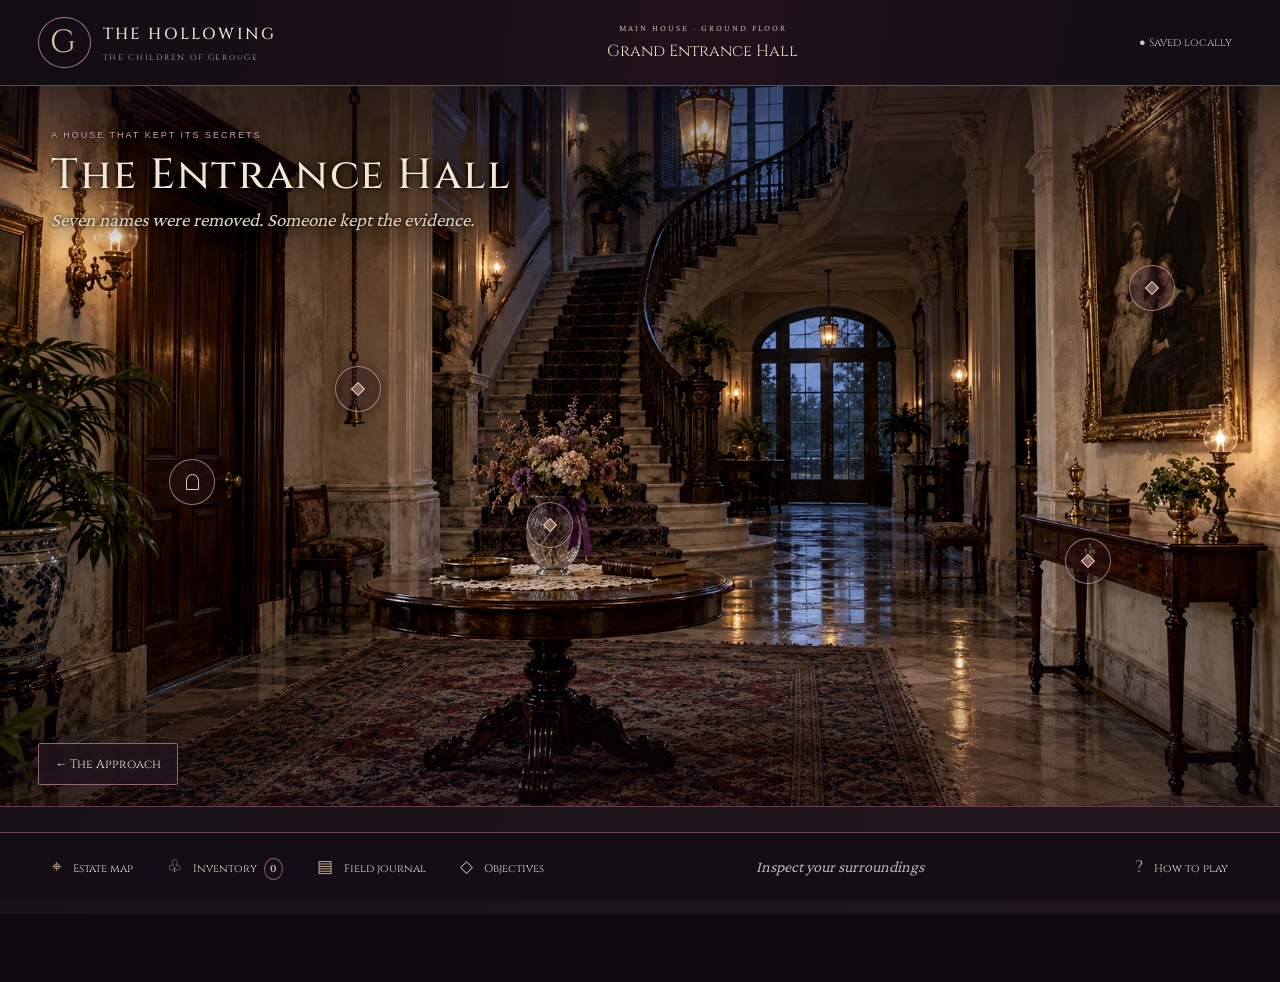
==== commit eff62c2a: "Separate Gerouge, repair room continuity, and deepen the missing-girls investigation" ====
--- a/cinematic-hall.html
+++ b/cinematic-hall.html
@@ -1,21 +1 @@
-<!doctype html><html lang="en"><head><meta charset="utf-8"><meta name="viewport" content="width=device-width,initial-scale=1"><title>The Hollowing — Cinematic Entrance Hall</title><style>
-*{box-sizing:border-box}body{margin:0;background:#0b090c;color:#f4e3c5;font:15px Georgia,serif}button{cursor:pointer;color:#f6e4c5;background:#171014dc;border:1px solid #c19a64;padding:9px;border-radius:5px}button:focus-visible,button:hover{outline:2px solid #ffdf9d;background:#493324}a{color:#edc990}header{height:84px;display:flex;align-items:center;gap:8px;background:linear-gradient(90deg,#100d10,#30201b,#0c1016);border-bottom:3px ridge #956b43;padding:9px}h1{font-size:clamp(24px,3vw,39px);margin:0;font-weight:normal;color:#f7dca9;text-shadow:0 3px 9px #000}header small{display:block;letter-spacing:.18em;color:#d1b38c}.tabs{display:flex;flex:1;gap:5px;overflow-x:auto}.tabs a{display:grid;place-items:center;min-width:73px;min-height:60px;text-decoration:none;border:1px solid #65503a;background:#19141a;font:12px Georgia;text-align:center}.tabs a span{font-size:23px}.game{height:calc(100vh - 84px);min-height:640px;display:grid;grid-template-columns:240px minmax(0,1fr) 230px;grid-template-rows:minmax(0,1fr) 111px;gap:7px;padding:7px}.panel{overflow:auto;background:linear-gradient(130deg,#151115,#2a1d1a);border:2px ridge #8e6848;padding:12px}.panel h2{font-size:17px;letter-spacing:.09em;color:#e8c995;font-weight:normal;margin:6px 0 12px}.panel p,.panel label{font-size:13px}.objectives label{display:block;margin:10px 0}.travel{display:grid;gap:6px}.travel button{text-align:left}.scene{position:relative;overflow:hidden;background:#181013;border:3px ridge #9e754b}.scene img{width:100%;height:100%;object-fit:cover;display:block;filter:saturate(.95) contrast(1.05)}.scene:after{content:'';position:absolute;inset:0;box-shadow:inset 0 0 70px #000c;pointer-events:none}.hot{position:absolute;z-index:2;transform:translate(-50%,-50%);white-space:nowrap;background:#09080bd9;box-shadow:0 2px 12px black}.message{position:absolute;z-index:3;bottom:12px;left:15px;right:15px;background:#0d0a0de6;border:1px solid #ae8554;padding:11px;max-width:610px}.portrait{display:flex;gap:8px;align-items:center;border:1px solid #705342;margin-bottom:8px;padding:7px}.portrait b{font-size:14px}.portrait span{font-size:26px}.clue{border:1px solid #654630;margin:6px 0;padding:10px;font:13px system-ui}.inventory{grid-column:1 / 3;display:flex;align-items:center;gap:5px;overflow:auto}.slot{flex:0 0 70px;height:75px;font-size:28px}.slot small{font-size:10px;display:block}.actions{display:grid;grid-template-columns:repeat(2,1fr);gap:5px;align-content:start}.actions button:last-child{grid-column:1/3}.shade{position:fixed;inset:0;background:#060408d9;z-index:20;display:grid;place-items:center;padding:16px}.dialog{background:#211820;border:2px ridge #b18a58;border-radius:9px;max-width:570px;width:100%;padding:24px}.dialog h2{font-size:25px;color:#f2d2a2}.dialog button{margin:6px}.drawer{height:140px;background:repeating-linear-gradient(90deg,#694c30 0 22px,#392419 23px 28px);border:10px ridge #966b42;display:grid;place-items:center;margin:15px 0}.drawer.open{background:#2b211f}.progress{color:#bddebd}.bottomright{grid-column:3;grid-row:2}.topright{grid-column:3;grid-row:1}.left{grid-column:1;grid-row:1}.scene{grid-column:2;grid-row:1}@media(max-width:950px){.game{height:auto;display:grid;grid-template-columns:1fr;grid-template-rows:none}.left,.scene,.topright,.inventory,.bottomright{grid-column:1;grid-row:auto}.scene{height:60vw;min-height:380px}.panel{max-height:none}header{height:auto;flex-wrap:wrap}.tabs{order:2;width:100%}.inventory{min-height:105px}.hot{font-size:11px;white-space:normal}}
-</style><link rel="stylesheet" href="gothic-theme.css"></head><body><nav class="gerouge-return" style="padding:10px 16px;background:#142219;color:#e5d4ab;font:13px Arial,sans-serif"><a style="color:inherit" href="./?map=estate">⌖ Gerouge estate map</a> · <a style="color:inherit" href="./?scene=approach">Return to photographic entrance</a> · Original chapter retained; photographic upgrade pending</nav><header><div><h1>THE HOLLOWING</h1><small>THE CHILDREN OF GERouGE</small></div><nav class="tabs"><a href="estate-exploration.html"><span>🏰</span>Estate</a><a href="plantation-day.html"><span>🏫</span>School</a><a href="evidence-after-dark.html"><span>📜</span>Evidence</a><a href="study-reimagined.html"><span>🔍</span>Study</a></nav></header><main class="game"><aside class="panel left"><h2>CURRENT OBJECTIVES</h2><div class="objectives" id="objectives"></div><h2>QUICK TRAVEL</h2><div class="travel"><button data-travel="hall">🏛️ Entrance Hall</button><button data-travel="study">🗝️ Headmistress's Study</button><button data-travel="school">🏫 Classroom</button><button data-travel="garden">🌿 Conservatory</button><button data-travel="dorm">🛏️ Dormitory</button><button data-travel="chapel">⛪ Chapel</button></div><p><span>Gerouge Plantation investigation</span></p></aside><section class="scene"><img id="art" src="https://images.unsplash.com/photo-1600607687920-4e2a09cf159d?auto=format&fit=crop&w=1600&q=85" alt="Interior estate room reference" /><button class="hot" id="portrait" style="left:77%;top:32%">Examine portrait</button><button class="hot" id="drawer" style="left:72%;top:66%">Open drawer</button><button class="hot" id="table" style="left:45%;top:72%">Inspect table</button><button class="hot" id="door" style="left:21%;top:45%">Enter study</button><div class="message" id="message">The rain has stopped. Someone has been moving objects in the entrance hall.</div></section><aside class="panel topright"><h2>CHARACTERS</h2><div class="portrait"><span>👩🏻</span><div><b>Maeve Holloway</b><br><small>Estate historian</small></div></div><div class="portrait"><span>👩🏽</span><div><b>Miss Delacourt</b><br><small>School teacher</small></div></div><h2>NOTES & CLUES</h2><div id="clues"></div><p><a href="investigation-headquarters.html">Evidence journal →</a></p></aside><section class="panel inventory" id="inventory"></section><aside class="panel bottomright actions"><button id="examine">🔍 Examine</button><button id="use">✋ Use</button><button id="combine">🔗 Combine</button><button id="talk">💬 Talk</button></aside></main><div id="overlay"></div><script>
-(()=>{'use strict';const KEY='hollowing-cinematic-hall-v1',DEFAULT={room:'hall',found:[],drawer:false,portrait:false,maeve:0,notes:[]};let s;try{s={...DEFAULT,...JSON.parse(localStorage.getItem(KEY)||'{}')}}catch{s={...DEFAULT}};s.found=s.found||[];s.notes=s.notes||[];const $=id=>document.getElementById(id),esc=x=>String(x).replace(/[&<>"']/g,c=>({'&':'&amp;','<':'&lt;','>':'&gt;','"':'&quot;',"'":'&#39;'}[c])),save=()=>localStorage.setItem(KEY,JSON.stringify(s));function msg(t){$('message').textContent=t}function gain(x){if(!s.found.includes(x))s.found.push(x);s.notes.unshift(x);save();render()}function popup(title,body,buttons){$('overlay').innerHTML='<div class="shade"><div class="dialog"><h2>'+esc(title)+'</h2><p>'+esc(body)+'</p><div class="drawer '+(s.drawer?'open':'')+'"><span>'+esc(title)+'</span></div>'+buttons.map((v,i)=>'<button data-choice="'+i+'">'+esc(v[0])+'</button>').join('')+'</div></div>';$('overlay').querySelectorAll('button').forEach(b=>b.onclick=()=>{const f=buttons[+b.dataset.choice][1];$('overlay').innerHTML='';f()})}
-function drawer(){if(!s.drawer){popup('Latched drawer','A small brass catch prevents the drawer from opening.',[['Release latch',()=>{s.drawer=true;msg('You release the catch and slide the drawer open.');drawer()}],['Leave',render]]);return}popup('Open drawer','A key and a folded school note lie inside.',[['Take brass key',()=>{gain('Brass key');drawer()}],['Examine folded note',()=>{gain('School note');drawer()}],['Close',render]])}
-function portrait(){popup('Family portrait','The gilt frame is loose; the backing can be removed.',[['Remove backing',()=>{s.portrait=true;gain('Eva Grey photograph');msg('The image contains an eighth girl: Eva Grey.') }],['Leave',render]])}
-const rooms={
-hall:{title:'Entrance Hall',image:'https://images.unsplash.com/photo-1600607687920-4e2a09cf159d?auto=format&fit=crop&w=1600&q=85',actions:[['Examine portrait',77,32,'portrait'],['Open drawer',72,66,'drawer'],['Inspect table',45,72,'table'],['Enter study',21,45,'study']]},
-study:{title:'Headmistress’s Study',image:'https://images.unsplash.com/photo-1600607687939-ce8a6c25118c?auto=format&fit=crop&w=1600&q=85',actions:[['Open desk',44,73,'desk'],['Read register',64,50,'register'],['Examine cabinet',22,38,'cabinet'],['Return to hall',18,75,'hall']]},
-school:{title:'Classroom',image:'https://images.unsplash.com/photo-1509062522246-3755977927d7?auto=format&fit=crop&w=1600&q=85',actions:[['Review attendance',47,37,'attendance'],['Prepare lesson',72,75,'lesson'],['Examine student map',34,72,'map'],['Return to hall',15,50,'hall']]},
-garden:{title:'Conservatory',image:'https://images.unsplash.com/photo-1416879595882-3373a0480b5b?auto=format&fit=crop&w=1600&q=85',actions:[['Inspect rose label',34,65,'rose'],['Prepare planting',64,76,'plant'],['Search greenhouse',73,34,'greenhouse'],['Return to hall',12,48,'hall']]},
-dorm:{title:'Dormitory',image:'https://images.unsplash.com/photo-1616594039964-ae9021a400a0?auto=format&fit=crop&w=1600&q=85',actions:[['Open bedside drawer',68,75,'bedside'],['Examine bedding',37,74,'bed'],['Read journal',75,35,'journal'],['Return to hall',12,48,'hall']]},
-chapel:{title:'Sealed Chapel',image:'https://images.unsplash.com/photo-1519491050282-cf00c82424b4?auto=format&fit=crop&w=1600&q=85',actions:[['Inspect inscription',51,42,'inscription'],['Examine altar',61,72,'altar'],['Search passage',80,47,'passage'],['Return to hall',14,55,'hall']]}
-
-};
-function travel(room){if(!rooms[room])return;s.room=room;save();render();msg('You entered the '+rooms[room].title+'. Search its objects here without leaving the cinematic interface.')}
-function sceneAction(type){if(rooms[type])return travel(type);if(type==='drawer'||type==='desk'||type==='bedside')return drawer();if(type==='portrait')return portrait();const findings={table:['Violet ribbon','A school ribbon marked M.A. rests beneath the flowers.'],register:['Altered register','Seven student names were omitted from the official register.'],cabinet:['Registrar stamp','The cabinet contains an old registrar stamp.'],attendance:['Attendance discrepancy','The class list differs from the official count by seven pupils.'],lesson:['Lesson plan','You prepare a map-reading lesson for the girls.'],map:['Escape route sketch','The student map marks a path toward the chapel.'],rose:['Eva Grey plant label','The label bears Eva Grey’s name.'],plant:['Prepared rose cutting','You prepare soil and plant a cutting in the memorial bed.'],greenhouse:['Fresh tool marks','Someone has recently entered the greenhouse.'],bed:['Stitched initials','M.A. has been stitched into the pillowcase.'],journal:['Mara Ash journal','Mara describes the eighth bell warning.'],inscription:['Chapel inscription','The stone reads: LET THEM BE NAMED.'],altar:['Chapel seal','A seal names the seven missing pupils.'],passage:['Service passage sketch','A hidden route connects the chapel to the old school.']};const info=findings[type];if(!info)return;popup(info[0],info[1],[['Collect evidence',()=>{gain(info[0]);msg(info[1])}],['Leave',render]])}
-function talk(){popup('Maeve Holloway','“Do you know why the eighth child was never enrolled?”',[[s.portrait?'Show Eva’s photograph':'Ask about Eva',()=>{if(s.portrait){s.maeve++;gain('Maeve confirms Eva');msg('Maeve: Eva was the caretaker’s daughter. The records intentionally left her out.')}else msg('Maeve asks to see the missing portrait first.') }],['End conversation',render]])}
-function render(){save();const rm=rooms[s.room]||rooms.hall;$('art').src=rm.image;$('art').alt=rm.title+' environment reference';document.querySelector('.scene').querySelectorAll('.hot').forEach(b=>b.remove());rm.actions.forEach((a,i)=>{const b=document.createElement('button');b.className='hot';b.style.left=a[1]+'%';b.style.top=a[2]+'%';b.textContent=a[0];b.setAttribute('aria-label',a[0]);b.onclick=()=>sceneAction(a[3]);document.querySelector('.scene').appendChild(b)});$('objectives').innerHTML=[['Explore the hall',true],['Open the concealed drawer',s.drawer],['Identify Eva Grey',s.portrait],['Speak with Maeve',s.maeve>0]].map(([name,ok])=>'<label class="'+(ok?'progress':'')+'">'+(ok?'☑':'☐')+' '+name+'</label>').join('');$('clues').innerHTML=s.notes.slice(0,5).map(x=>'<div class="clue">'+esc(x)+'</div>').join('')||'<p>Search the estate.</p>';$('inventory').innerHTML=['👜','🔦','🔍',...s.found.map(x=>x.includes('key')?'🗝️':x.includes('photograph')?'🖼️':'📜')].map((x,i)=>'<button class="slot">'+x+'<small>'+esc(i<3?['Bag','Lantern','Loupe'][i]:s.found[i-3])+'</small></button>').join('')}
-document.querySelectorAll('[data-travel]').forEach(b=>b.onclick=()=>travel(b.dataset.travel));$('talk').onclick=talk;$('examine').onclick=()=>msg('Choose a room object to examine it.');$('use').onclick=()=>msg('Use evidence by examining the matching scene object.');$('combine').onclick=()=>msg(s.found.length>1?'Compare the recovered objects in your clues panel.':'Find more evidence first.');const requestedRoom=new URLSearchParams(location.search).get('room');if(requestedRoom&&rooms[requestedRoom])s.room=requestedRoom;render()})();
-</script></body></html>
+<!doctype html><html lang="en"><head><meta charset="utf-8"><meta name="viewport" content="width=device-width,initial-scale=1"><title>Gerouge · Returning to the estate</title><link rel="stylesheet" href="gothic-theme.css"></head><body><main><h1>Returning to Gerouge</h1><p><a id="continue" href="./">Continue exploring</a></p></main><script>const room=new URLSearchParams(location.search).get('room')||'hall',routes={hall:'./?scene=hall',study:'./?scene=study',school:'original-case-archive.html?screen=estate&room=school',garden:'plantation-day.html?room=greenhouse',dorm:'original-case-archive.html?screen=estate&room=dormitory',chapel:'./?scene=chapel'};location.replace(routes[room]||'./?scene=hall');</script></body></html>
--- a/gothic-theme.css
+++ b/gothic-theme.css
@@ -5,3 +5,5 @@
 .hollowing-unified-nav,.gerouge-return{background:#1b111a!important;border-color:#67414d!important;color:#ddc2bb!important;font-family:var(--title-font)!important}.hollowing-unified-nav a{color:#e2c7b7!important}.hollowing-build-note{background:#281821!important;color:#dbb8bd!important;border-color:#77505a!important}.panel{background:#1b1520!important;border-color:#634552!important}.panel h2,.panel h3{color:#e4c8b6}.screen .dialog,.overlay .dialog,.shade .dialog,.dialog-cover .dialog,.modal article{background:#231722!important;border-color:#9b6976!important;color:#eadacb!important}.notice,.feedback,.clue{border-color:#9b5d70!important}.top,.head{border-color:#704250!important}.good,.doneText{color:#d7c69b!important}.journal,.log{color:#d2bfbd!important}
 @media(max-width:800px){.wordmark{font-size:12px;letter-spacing:1.2px}.wordmark small{font-size:6px;letter-spacing:1px}.place strong{font-size:12px}.narration p{font-size:19px}.toolbar button span{font-family:var(--title-font);font-size:9px}.selected{font-size:15px}}
 .scene#scene:before,.school-scene:before{content:'';position:absolute;inset:0;z-index:1;pointer-events:none;opacity:.08;background-image:url("data:image/svg+xml,%3Csvg viewBox='0 0 160 160' xmlns='http://www.w3.org/2000/svg'%3E%3Cfilter id='g'%3E%3CfeTurbulence type='fractalNoise' baseFrequency='.8' numOctaves='3' stitchTiles='stitch'/%3E%3C/filter%3E%3Crect width='100%25' height='100%25' opacity='.7' filter='url(%23g)'/%3E%3C/svg%3E");mix-blend-mode:soft-light}
+.estate-map-location{font-family:var(--body-font);font-size:18px;color:#d2b9bc;line-height:1.5;margin:10px 0 18px}#dialogBody .map-tabs{margin:12px 0 20px}#dialogBody .map-tabs button{min-height:44px;font-size:11px}#dialogBody .map-tabs+p{margin-top:8px}
+.girl-records{display:grid;grid-template-columns:repeat(2,minmax(0,1fr));gap:8px;margin:18px 0}.girl-record{padding:13px;border:1px solid #70505e;background:#291b26}.girl-record strong{display:block;font-family:var(--title-font);font-size:14px;color:#ead3c0}.girl-record span{display:block;font-size:18px;line-height:1.4;color:#c5b3bc;margin-top:7px}@media(max-width:600px){.girl-records{grid-template-columns:1fr}}
